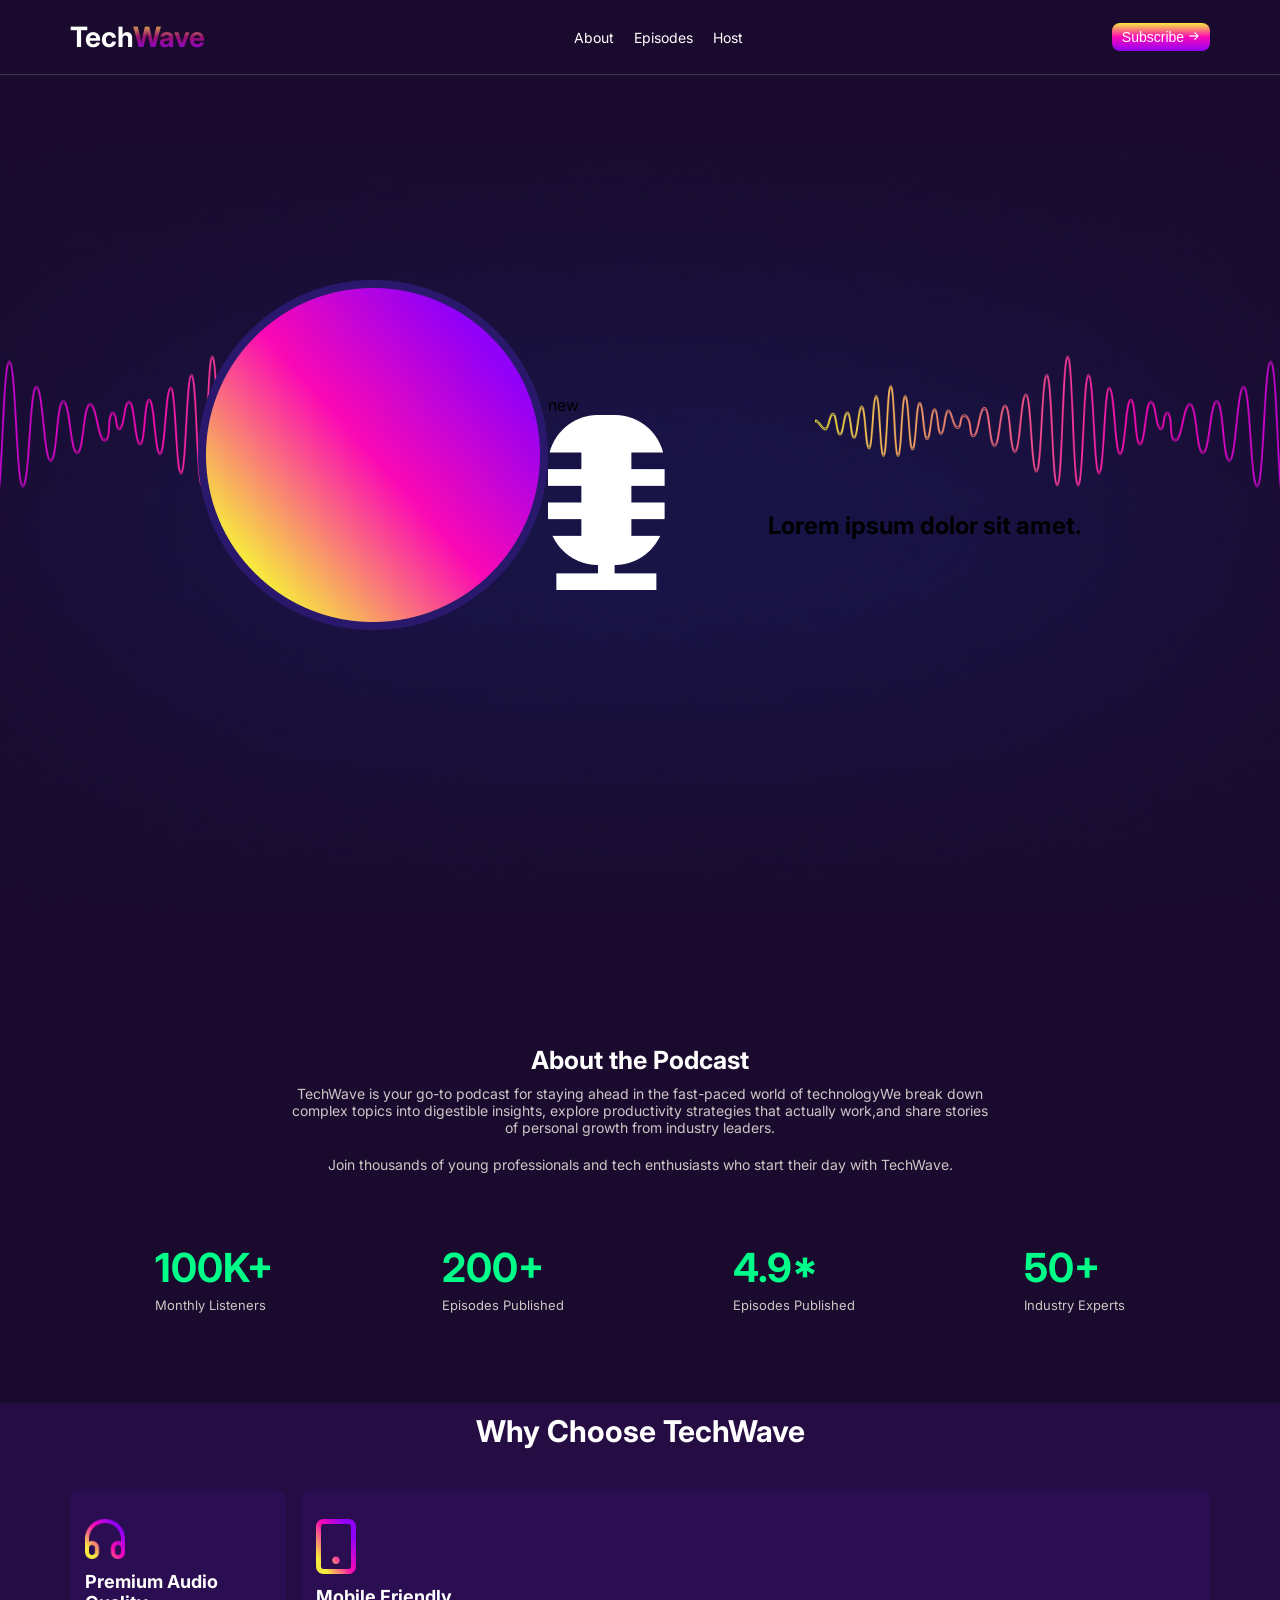
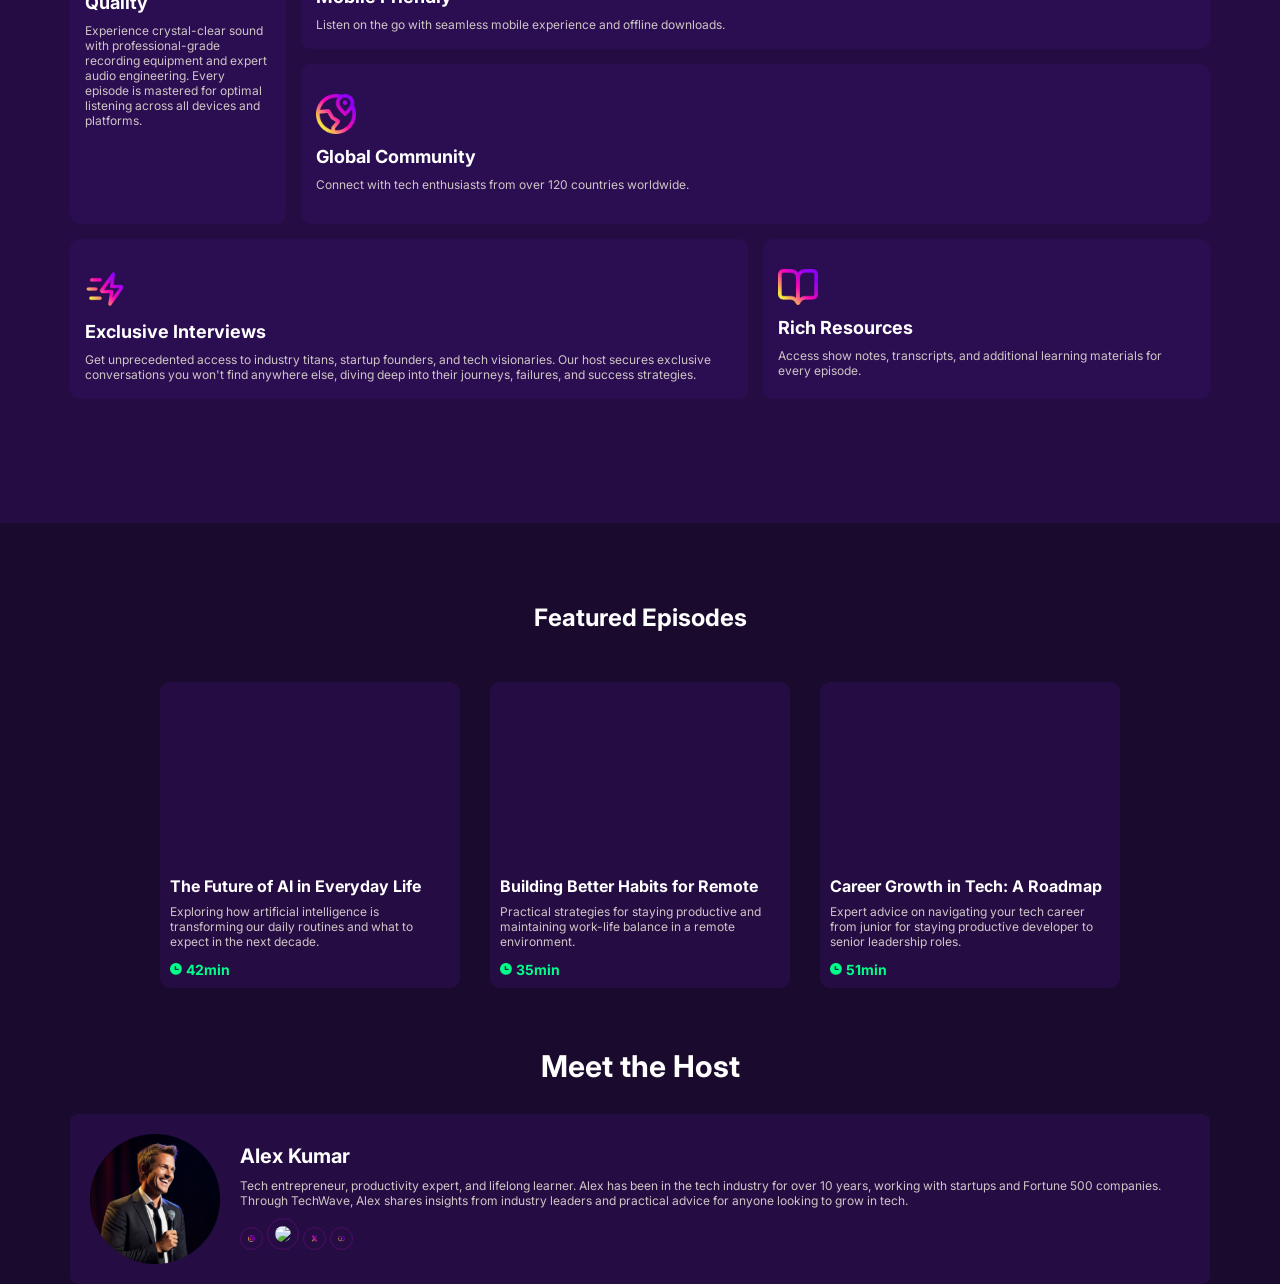
==== index.html @ f05e04b1 "complte host ection" ====
<!DOCTYPE html>
<html lang="en">
<head>
    <meta charset="UTF-8">
    <meta name="viewport" content="width=device-width, initial-scale=1.0">
    <title>Assignment 02</title>
    <link rel="stylesheet" href="style.css">
     <link rel="stylesheet" href="./responsive.css">
    <!-- Font -->
<link rel="preconnect" href="https://fonts.googleapis.com">
<link rel="preconnect" href="https://fonts.gstatic.com" crossorigin>
<link href="https://fonts.googleapis.com/css2?family=Inter:ital,opsz,wght@0,14..32,100..900;1,14..32,100..900&display=swap" rel="stylesheet">
</head>
<body>
    <!-- Header Section -->
    <header>
        <nav class="masterwid">
            <h1>Tech<span class="colorful">Wave</span></h1>
            <div>
                <ul>
                    <li><a href="">About</a></li>
                    <li><a href="">Episodes</a></li>
                    <li><a href="">Host</a></li>
                </ul>
            </div>
            <button class="btn">Subscribe <img class="arrow-img" src="./images/ArrowRight.png" ></button>
            <img class="humberger" src="./images/three.png">
        </nav>
    </header>
    <!-- Hero Section -->
<main>
     <section class="hero-main-section" >
   <div class="hero-circle" > </div>
     <div class="wrpper"> 
        <div class="badge">new</div>
       <div class="micc"> <img src="./images/microphone.png"></div> 
  </div> 
 <h1>Lorem ipsum dolor sit amet.</h1> 
  
 </section> 
    <!-- Podcast Section -->
    <section class="podcast-section masterwid"> 
   <div class="podcast-up">
    <h1>About the Podcast</h1>
    <p class="p-middle">TechWave is your go-to podcast for staying ahead in the fast-paced world of technologyWe break down complex topics into digestible insights, explore productivity strategies that actually work,and share stories of personal growth from industry leaders.</p>
    <p>Join thousands of young professionals and tech enthusiasts who start their day with TechWave.</p>
    </div>
    <div class="view-card-main">
      <div class="view-card">
          <h1>100K+</h1>
          <p>Monthly Listeners</p>
      </div>
      <div class="view-card">
          <h1>200+</h1>
          <p>Episodes Published</p>
      </div>
      <div class="view-card">
          <h1>4.9*</h1>
          <p>Episodes Published</p>
      </div>
      <div class="view-card">
          <h1>50+</h1>
          <p>Industry Experts</p>
      </div>
    </div>
   </section>  
    <!-- Chooss TechWave  -->
    <section class="techwave-main">
       <div class="techwave-choss-sec masterwid">
         <h1>Why Choose TechWave</h1>
        <div class="techwave-card">
            <div class="card frist">
                <img src="./images/headphone.png">
                <h2>Premium Audio Quality</h2>
                <p>Experience crystal-clear sound with professional-grade recording equipment and expert audio engineering. Every episode is mastered for optimal listening across all devices and platforms.</p>
            </div>
            <div class="card sec">
                <img src="./images/device.png">
                <h2>Mobile Friendly</h2>
                <p>Listen on the go with seamless mobile experience and offline downloads.</p>
            </div>
            <div class="card sec">
                <img src="./images/location.png">
                <h2>Global Community</h2>
                <p>Connect with tech enthusiasts from over 120 countries worldwide.</p>
            </div>
            <div class="card third">
                <img src="./images/zap-fast.png">
                <h2>Exclusive Interviews</h2>
                <p>Get unprecedented access to industry titans, startup founders, and tech visionaries. Our host secures exclusive conversations you won't find anywhere else, diving deep into their journeys, failures, and success strategies.</p>
            </div>
            <div class="card fourth">
                <img src="./images/resource.png">
                <h2>Rich Resources</h2>
                <p>Access show notes, transcripts, and additional learning materials for every episode.</p>
            </div>
        </div>
        </div>
    </section> 
    <!-- Episodes Section -->
    <Section class="episodes-main masterwid">
        <h1 class="edpisodes-title">Featured Episodes</h1>
        <div class="episodes-card-main">

            <div class="episodes-card">
                <iframe width="300" height="180" src="https://www.youtube.com/embed/MPXXmeW7dHI?si=rxHoOm3saa7FdWcX" title="YouTube video player" frameborder="0" allow="accelerometer; autoplay; clipboard-write; encrypted-media; gyroscope; picture-in-picture; web-share" referrerpolicy="strict-origin-when-cross-origin" allowfullscreen></iframe>
               <div class="card-content">
                 <h3>The Future of AI in Everyday Life</h3>
                <p>Exploring how artificial intelligence is transforming our daily routines and what to expect in the next decade.</p>
                <h4><img src="./images/clock.png">42min</h4>
               </div>
            </div>
                        <div class="episodes-card">
               <iframe width="300" height="180" src="https://www.youtube.com/embed/DU9D3CVtZxg?si=2V9v7htRsOjeersT" title="YouTube video player" frameborder="0" allow="accelerometer; autoplay; clipboard-write; encrypted-media; gyroscope; picture-in-picture; web-share" referrerpolicy="strict-origin-when-cross-origin" allowfullscreen></iframe>
               <div class="card-content">
                 <h3>Building Better Habits for Remote </h3>
                <p>Practical strategies for staying productive and maintaining work-life balance in a remote environment.</p>
                <h4><img src="./images/clock.png">35min</h4>
               </div>
            </div>
            <div class="episodes-card">
                <iframe width="300" height="180" src="https://www.youtube.com/embed/-vndDfF3Iho?si=KmFU-UKE5Q1UP2Yg" title="YouTube video player" frameborder="0" allow="accelerometer; autoplay; clipboard-write; encrypted-media; gyroscope; picture-in-picture; web-share" referrerpolicy="strict-origin-when-cross-origin" allowfullscreen></iframe>
               <div class="card-content">
                 <h3>Career Growth in Tech: A Roadmap</h3>
                <p>Expert advice on navigating your tech career from junior for staying productive developer to senior leadership roles.</p>
                <h4><img src="./images/clock.png">51min</h4>
               </div>
            </div>
        </div>
    </Section> 
<!-- Meet the Host Section -->
 <section class="host-section-main masterwid">
  <h1 class="host-title">Meet the Host</h1>
  <div class="host-card">
    <img src="./images/host.png">
    <div class="host-bio">
        <h2>Alex Kumar</h2>
        <p>Tech entrepreneur, productivity expert, and lifelong learner. Alex has been in the tech industry for over 10 years, working with startups and Fortune 500 companies. Through TechWave, Alex shares insights from industry leaders and practical advice for anyone looking to grow in tech.</p>
        <div class="icons">
            <img src="./images/instagram.png" >
            <img src="./images/linkedin.png" >
            <img src="./images/x.png" >
            <img src="./images/youtube.png" >
        </div>
    </div>
  </div>

 </section>
</main>
</body>
</html>
---- style.css ----
*{
 margin: 0;
 padding: 0;
 list-style: none;
 box-sizing: border-box;
}
body{
      font-family: "Inter", sans-serif;
      background-color: #1a0b2e;
}

/* Shared Style */
.btn{
    background-image: linear-gradient( #f7e93f, #FB09B4, #9100F8);
    color: white;
    padding: 6px 10px;
    border-radius: 8px;
    border: none;
    font-size: 14px;
}
.masterwid{
    max-width: 1140px;
    margin: 0 auto;
    
}

/* Header Style */
header{
    padding: 20px 0;
    border-bottom: 1px solid rgba(101, 99, 99, 0.493);
}
.arrow-img{
    width: 12px;
}
nav h1 {
    font-size: 28px;
    color: white;
}
nav .colorful{
   background-image: linear-gradient( #f7e93f, #96116e, #9100F8);
    color: transparent;
    background-clip: text;
}
nav ul {
    display: flex;
    gap: 20px;
    justify-content: center;
    align-items: center;
}
nav ul li a {
    text-decoration: none;
    color:#ffffff;
    font-size: 14px;
}
nav{
    display: flex;
    justify-content: space-between;
    align-items: center;
}
.humberger{
 display: none;
}
/* Hero section Styling */

.hero-main-section{
    height: 100vh;
    background-image: url(./images/hero-bg.png);
    background-position: center;
    background-repeat: no-repeat;
    display: flex;
    align-items: center;
    justify-content: center;
}
.hero-circle{
    width: 350px;
    height: 350px;
    background-image: url(./images/hero-circle.png);
    margin-bottom: 140px;
    position: relative;
}
.wrpper{
     position: relative;
    margin-bottom: 20px;
}
.micc{
     width: 220px;
    height: 220px;
    justify-content: center;
    align-items: center;
    position: relative;
}

/* Podcast Style */
.podcast-up{
    text-align: center;
    width: 700px;
    margin: 70px auto;
}
.podcast-up h1{
    color:#ffffff;
    font-size: 25px;
}
.podcast-up p {
    color: rgb(207, 197, 197);
    font-size: 14px;
}
.podcast-up .p-middle{
    margin: 10px 0 20px 0;
}  

.view-card h1{
    font-size: 40px;
    color:rgba(0, 255, 136, 1);
    margin-bottom: 5px;
}
.view-card p{
    font-size: 13px;
  color: rgb(207, 197, 197);
}
.view-card-main{
    margin-top: 50px;
    display: flex;
    justify-content: space-around;
}

/* Choose techwave Styling */
.techwave-main{
   background: rgba(53, 17, 101, 0.4);
  height: 720px;
}

.techwave-choss-sec h1{
    margin-top: 90px;
    text-align: center;
    font-size: 30px;
    color: white;
    margin-bottom: 30px;
    padding: 10px 0;
    
}
.card{
    background: rgba(53, 17, 101, 0.4);
    padding: 30px 15px;
    border-radius: 10px;
}
.card h2 {
    font-size: 18px;
    color: #ffffff;
    margin-top: 8px;
}
.card p {
    font-size: 12px;
    color: rgb(207, 197, 197);
    margin: 10px 0;
}
.card img {
    width: 40px;
}
.techwave-card{
    display: grid;
    grid-template-columns: repeat(5,1fr);
    grid-template-rows: repeat(6,160px);
    gap: 15px;
}
.frist{
    grid-column: 1 span;
    grid-row: 2 span;
}
.sec{
    grid-column:4 span;
}
.third{
    grid-column: 3 span;
}
.fourth{
    grid-column: 2 span;
}

/* Episodes Styling */
.episodes-card-main{
    display: flex;
    gap: 30px;
   justify-content: center;
}
.edpisodes-title{
  margin: 80px 0 20px 0;
  text-align: center;
  color: #ffffff;
}

.episodes-card{
    width: 300px;
    height: 100%;
     background: rgba(53, 17, 101, 0.4);
     border-radius: 10px;
     margin: 30px 0;
     box-sizing: border-box;
}
.episodes-card h3{
    font-size: 16px;
    color: #ffffff;
}
.episodes-card p{
    font-size: 12px;
     color: rgb(207, 197, 197);
     margin: 8px 0;
    
}
.episodes-card iframe {
    border-top-left-radius: 6px;
    border-top-right-radius: 6px;
}
.card-content{
    padding: 10px;    
}
.card-content img{
    width: 12px;
     margin-right: 4px;
     margin-top: 6px;
}
.card-content h4{
    color:rgba(0, 255, 136, 1);
    font-size: 14px;
   
}
/*  Meet the Host Section  */

.host-title{
    text-align: center;
    font-size: 30px;
    color: #ffffff;
    margin: 30px 0;
}
.host-card{
   background: rgba(53, 17, 101, 0.4);
   display: flex;
   align-items: center;
   justify-content: center;
   gap: 20px;
   padding: 20px ;
   border-radius: 8px;
}
.host-card>img {
    width: 130px;
}
.host-bio h2{
    font-size: 20px;
    color: #ffffff;
}
.host-bio p{
    font-size: 12px;
     color: rgb(207, 197, 197);
     margin: 10px 0;
}
.icons img {
    
    width: 23px;
    border: 1px solid  rgba(156, 13, 158, 0.342); 
    padding: 7px;
    border-radius: 20px;
    object-fit: cover;
    
}
---- responsive.css ----
@media screen and (max-width:576px) {
    nav{
        padding: 0 7px;
    }
  .btn{
    display: none;
  }  
  nav ul{
    display: none;
  } 
  .humberger{
    display: block;
  }
  .hero-main-section{
    height:60vh;
    background-repeat: no-repeat;
    background-size:cover; 
         
}
.hero-circle img{
    width: 220px;
     top:10%;
    left:18%;
}
.mic-png img {
    width: 60px;
    position: absolute;
    top: 22%;
    margin-left: 73px;
    display: block;
}
.podcast-up{
    width:100%;
}
.view-card-main{
    flex-wrap: wrap;
    gap: 20px;
}
.techwave-card{
    grid-template-columns: repeat(1,1fr);
}
.frist{
    grid-row: 1 span;
    
}
.card{
    padding: 10px 20px;
    width: 100%;
}
.techwave-main{
  padding: 0 10px;
  height: 1000px;
}
.edpisodes-title{
  margin: 30px 0 20px 0;
  font-size: 25px;
}
.episodes-card{
    width:100%;
    height: 100%;
    margin: 10px 0;
}
.episodes-card-main{
   flex-direction: column;
    gap: 10px;
   justify-content: center;
}
}






@media screen and (min-width:576px) and (max-width:768px) {
     nav{
        padding: 0 7px;
    }
    .techwave-card{
    grid-template-columns: repeat(1,1fr);
}
.frist{
    grid-row: 1 span;
    
}
.card{
    padding: 10px 20px;
}
.techwave-main{
  padding: 0 10px;
   height: 1000px;
}
}
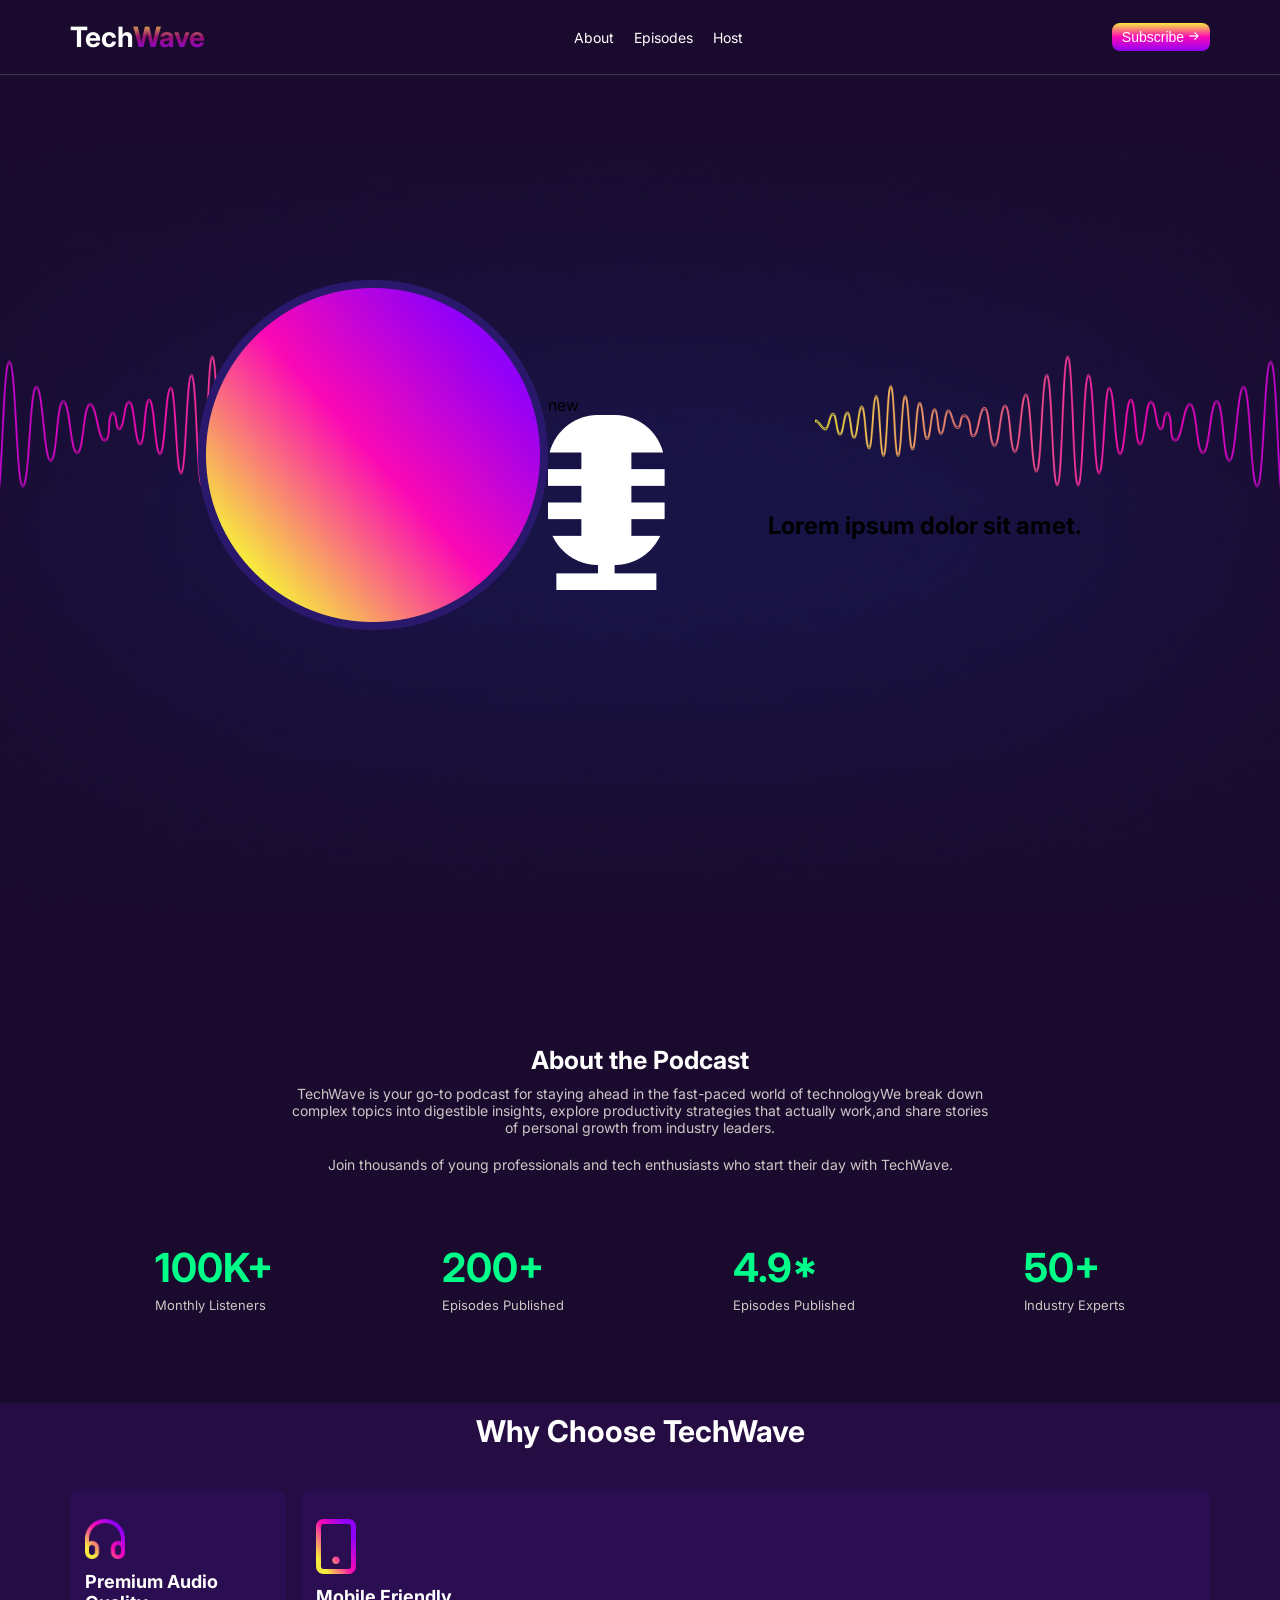
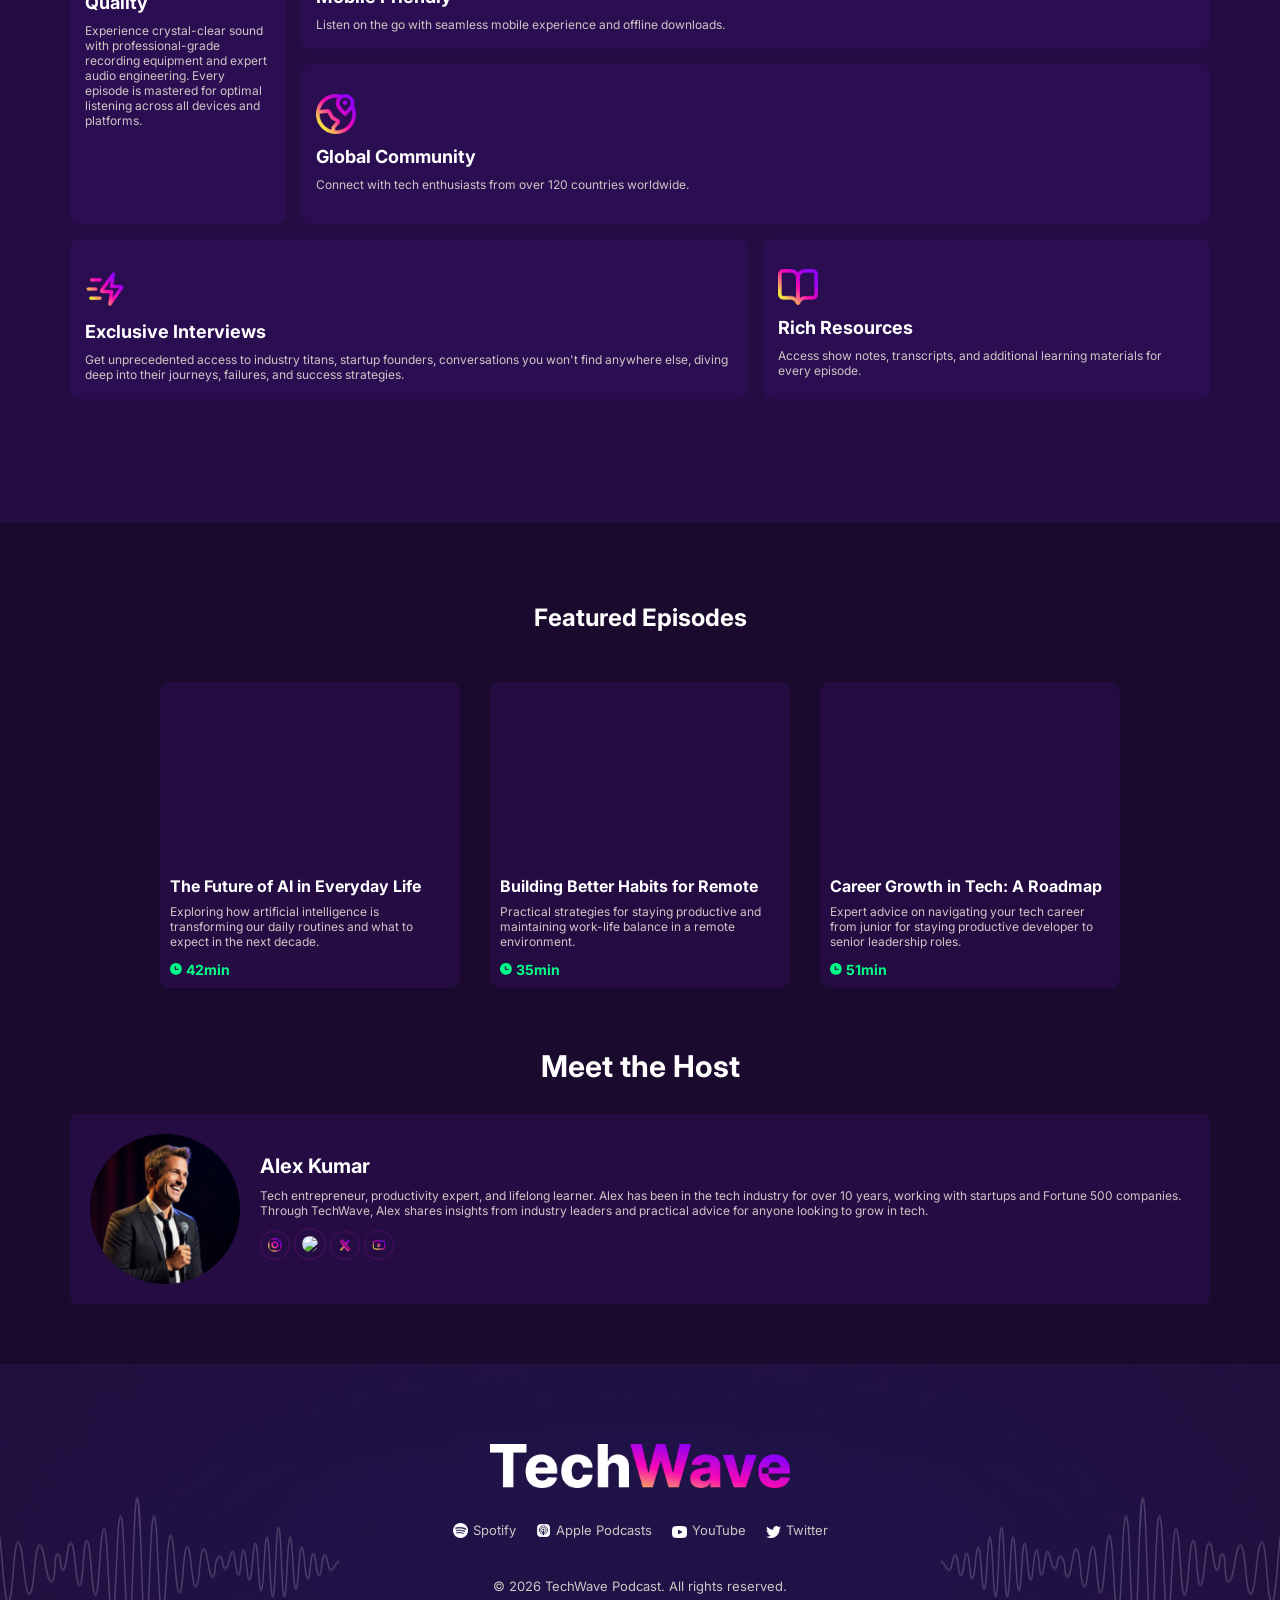
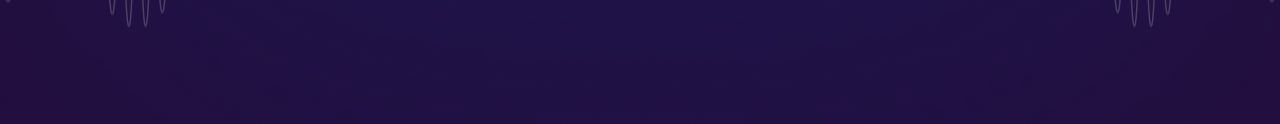
==== commit a9ba7aa9: "completed footer" ====
--- a/index.html
+++ b/index.html
@@ -87,7 +87,7 @@
             <div class="card third">
                 <img src="./images/zap-fast.png">
                 <h2>Exclusive Interviews</h2>
-                <p>Get unprecedented access to industry titans, startup founders, and tech visionaries. Our host secures exclusive conversations you won't find anywhere else, diving deep into their journeys, failures, and success strategies.</p>
+                <p>Get unprecedented access to industry titans, startup founders,  conversations you won't find anywhere else, diving deep into their journeys, failures, and success strategies.</p>
             </div>
             <div class="card fourth">
                 <img src="./images/resource.png">
@@ -147,5 +147,18 @@
 
  </section>
 </main>
+<!-- Footer Section -->
+ <footer class="footer-main">
+  <div class="footer-content masterwid ">
+    <img src="./images/TechWave.png" >
+    <div class="footer-social">
+        <p> <img src="./images/spotify.png">Spotify</p>
+        <p> <img src="./images/cib_apple-podcasts.png">Apple Podcasts</p>
+        <p> <img src="./images/youtube-podcast.png">YouTube</p>
+        <p> <img src="./images/twitter.png">Twitter</p>
+    </div>
+    <p class="copyright">© 2026 TechWave Podcast. All rights reserved.</p>
+  </div>
+ </footer>
 </body>
 </html>
--- a/style.css
+++ b/style.css
@@ -241,7 +241,7 @@
    border-radius: 8px;
 }
 .host-card>img {
-    width: 130px;
+    width: 150px;
 }
 .host-bio h2{
     font-size: 20px;
@@ -254,10 +254,47 @@
 }
 .icons img {
     
-    width: 23px;
+    width: 30px;
     border: 1px solid  rgba(156, 13, 158, 0.342); 
     padding: 7px;
     border-radius: 20px;
     object-fit: cover;
     
+}
+
+/* Footer Section */
+
+.footer-main{
+    height: 40vh;
+    background-image: url(./images/footer-bg.png);
+    background-position: center;
+   margin-top: 60px;
+}
+.footer-content{
+    text-align: center;
+    padding: 80px 0;
+}
+.footer-content>img{
+    width: 300px;
+}
+.footer-social{
+    margin-top: 30px;
+    display: flex;
+    align-items: center;
+    justify-content: center;
+    gap: 20px;
+}
+.footer-social img {
+    width: 15px;
+    margin-right: 5px;
+    margin-bottom: -3px;
+}
+.footer-social p{
+    font-size: 13px;
+    color: rgb(207, 197, 197);
+}
+.copyright{
+    margin-top: 40px;
+    font-size: 13px;
+    color: rgb(207, 197, 197);
 }
--- a/responsive.css
+++ b/responsive.css
@@ -48,22 +48,29 @@
     width: 100%;
 }
 .techwave-main{
-  padding: 0 10px;
+  padding:  10px;
   height: 1000px;
 }
 .edpisodes-title{
-  margin: 30px 0 20px 0;
+  margin: 70px 0 20px 0;
   font-size: 25px;
 }
 .episodes-card{
     width:100%;
-    height: 100%;
     margin: 10px 0;
+}
+.episodes-card iframe{
+    width: 100%;
 }
 .episodes-card-main{
    flex-direction: column;
     gap: 10px;
    justify-content: center;
+   padding: 0 10px ;
+}
+.host-card{
+   flex-direction: column;
+   text-align: center;
 }
 }
 
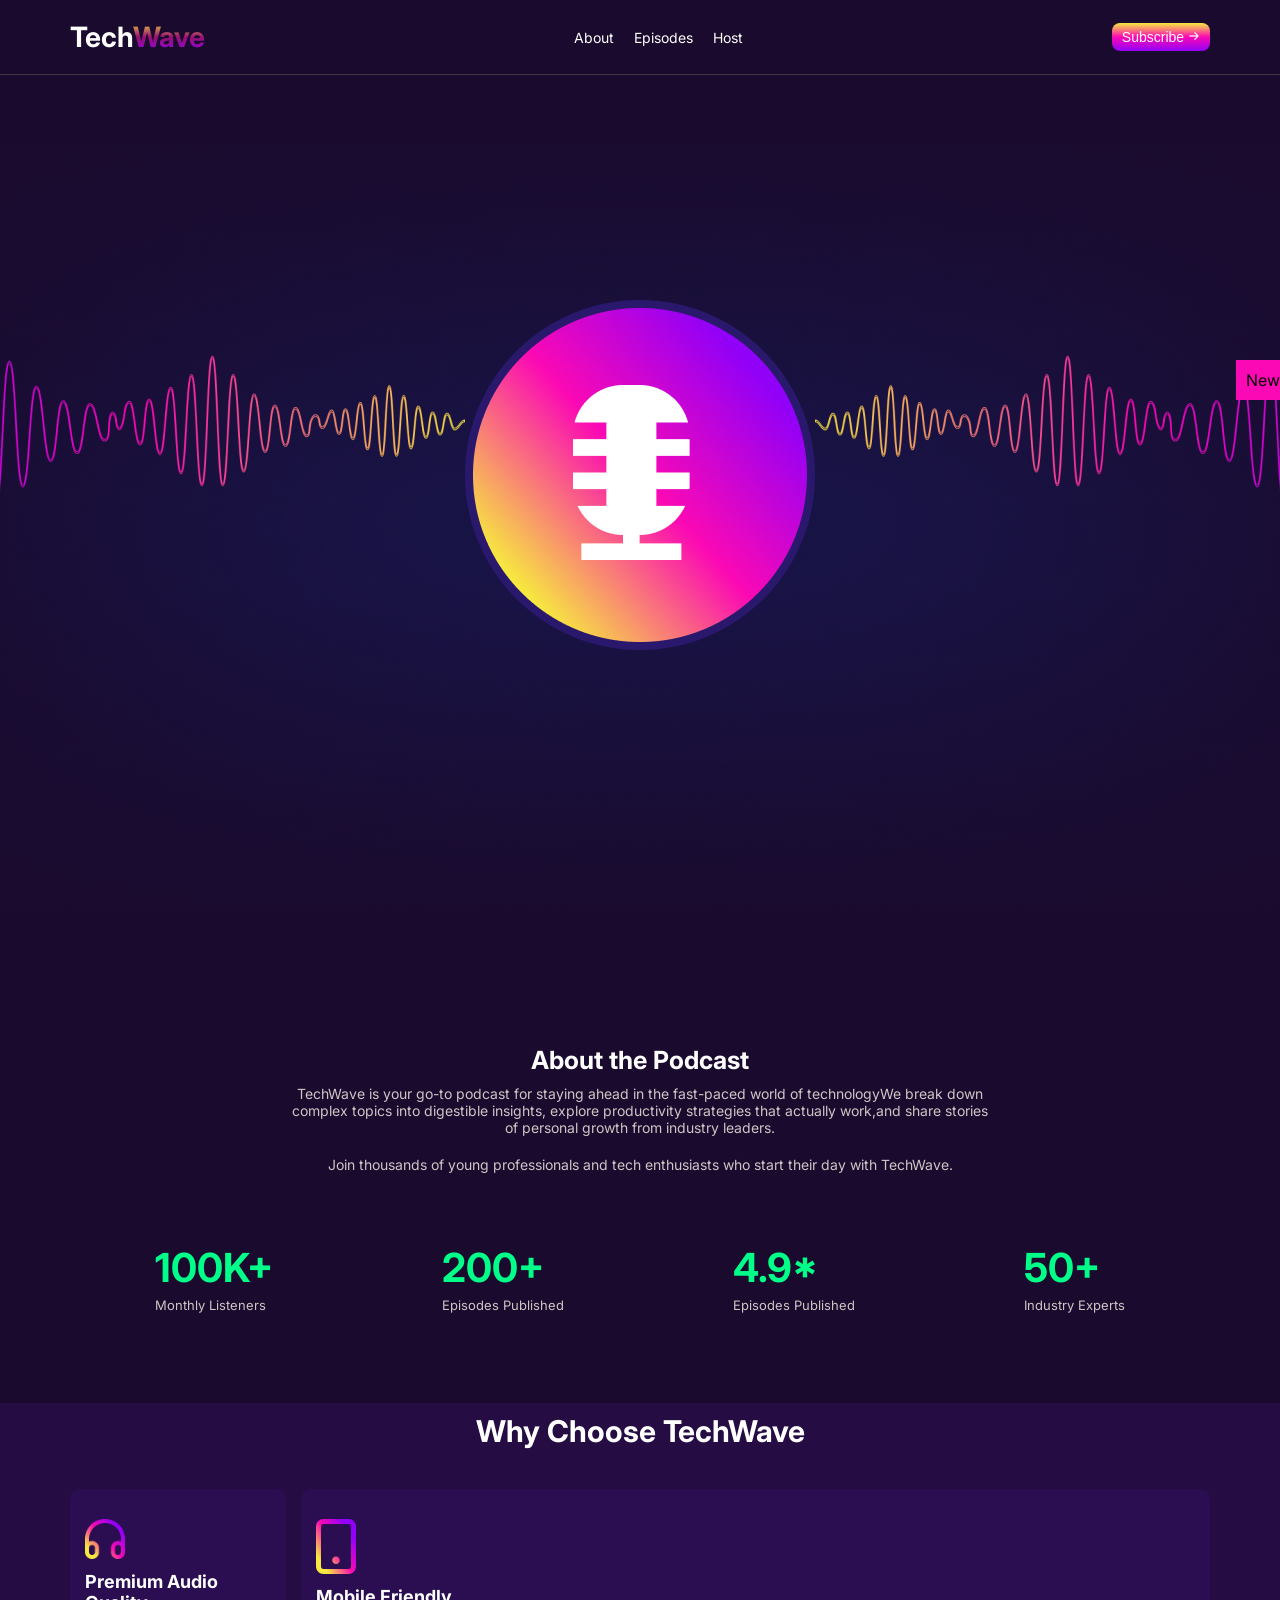
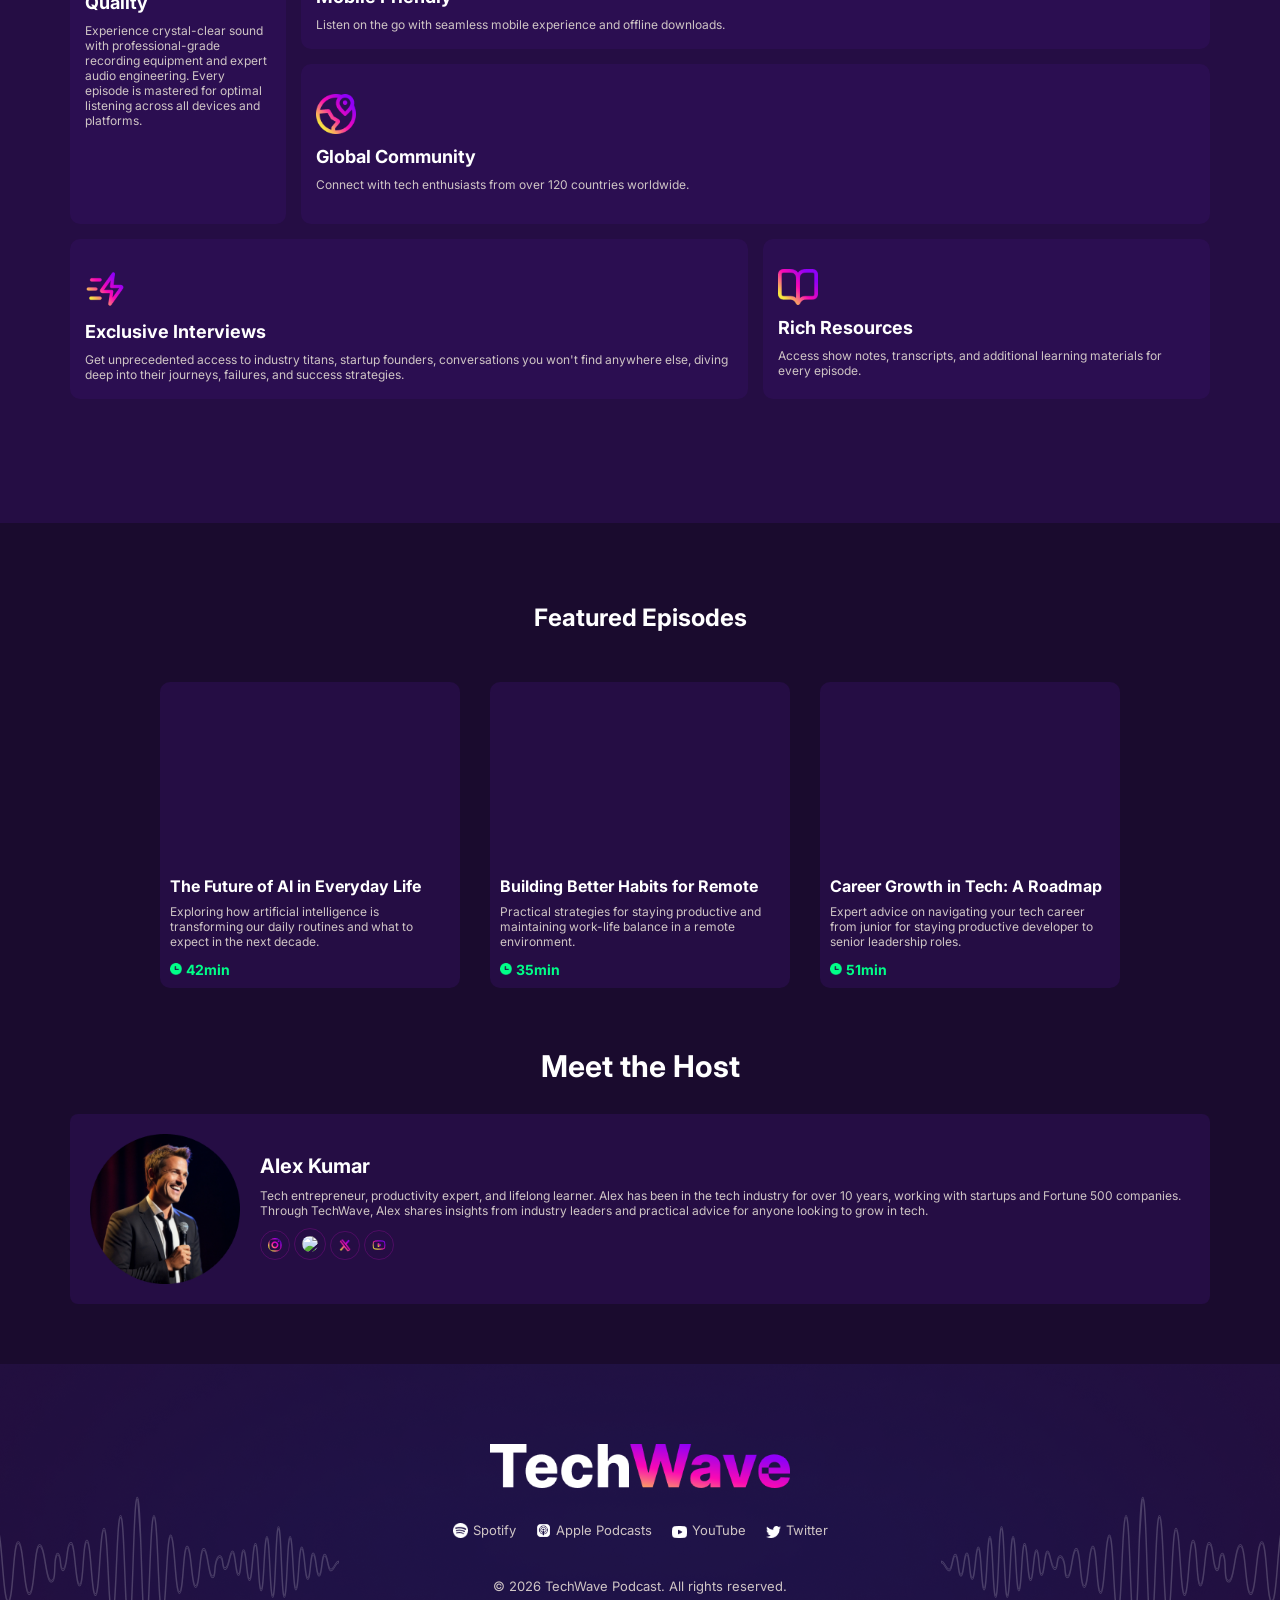
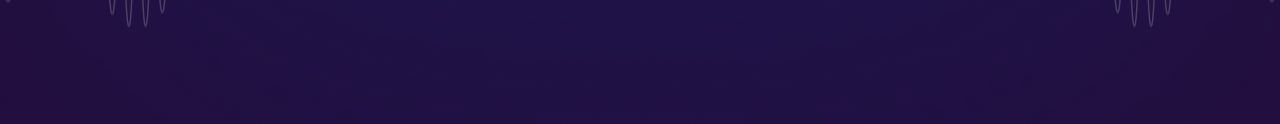
==== commit 0f5aeada: "complete without hero section" ====
--- a/index.html
+++ b/index.html
@@ -30,12 +30,15 @@
     <!-- Hero Section -->
 <main>
      <section class="hero-main-section" >
-   <div class="hero-circle" > </div>
-     <div class="wrpper"> 
-        <div class="badge">new</div>
-       <div class="micc"> <img src="./images/microphone.png"></div> 
-  </div> 
- <h1>Lorem ipsum dolor sit amet.</h1> 
+   <div class="hero-circle" >
+    <div class="circle-img"> 
+        <img class="mic-img" src="./images/microphone.png" >
+        
+    </div>
+    <div class="badeg">New</div>
+     </div>
+   
+
   
  </section> 
     <!-- Podcast Section -->
--- a/style.css
+++ b/style.css
@@ -17,6 +17,18 @@
     border-radius: 8px;
     border: none;
     font-size: 14px;
+    animation: pulse 1s infinite;
+}
+@keyframes pulse {
+  0% {
+    transform: scale(1);
+  }
+  50% {
+    transform: scale(1.05); 
+  }
+  100% {
+    transform: scale(1.); 
+  }
 }
 .masterwid{
     max-width: 1140px;
@@ -71,23 +83,27 @@
     align-items: center;
     justify-content: center;
 }
-.hero-circle{
-    width: 350px;
-    height: 350px;
-    background-image: url(./images/hero-circle.png);
-    margin-bottom: 140px;
+.circle-img{
+    width: 450px;
+    height: 100vh;
+   background-image: url(./images/hero-circle.png);
+    background-position: center;
+    background-repeat: no-repeat;
     position: relative;
-}
-.wrpper{
-     position: relative;
-    margin-bottom: 20px;
-}
-.micc{
-     width: 220px;
-    height: 220px;
-    justify-content: center;
-    align-items: center;
-    position: relative;
+    top: -50px;
+}
+.mic-img{
+  position: absolute;
+  top: 40%;
+ left:35% ;
+}
+.badeg{
+    background-color: #FB09B4;
+    padding: 10px;
+    display: inline;
+    position: absolute;
+    top: 40%;
+    right: -10px;
 }
 
 /* Podcast Style */
--- a/responsive.css
+++ b/responsive.css
@@ -31,6 +31,7 @@
 }
 .podcast-up{
     width:100%;
+    padding: 0 10px;
 }
 .view-card-main{
     flex-wrap: wrap;
@@ -49,14 +50,19 @@
 }
 .techwave-main{
   padding:  10px;
-  height: 1000px;
+  height: 900px;
+  
+}
+.techwave-main{
+  background: rgba(53, 17, 101, 0.049);
+  height: 720px;
 }
 .edpisodes-title{
-  margin: 70px 0 20px 0;
+  margin: 350px 0 20px 0;
   font-size: 25px;
 }
 .episodes-card{
-    width:100%;
+    width:90%;
     margin: 10px 0;
 }
 .episodes-card iframe{
@@ -66,11 +72,34 @@
    flex-direction: column;
     gap: 10px;
    justify-content: center;
+   align-items: center;
    padding: 0 10px ;
+   margin-top: 50px;
 }
 .host-card{
    flex-direction: column;
    text-align: center;
+}
+.host-section-main{
+    padding: 0 15px;
+}
+.footer-content>img{
+    width: 200px;
+}
+.footer-main{
+    height:100%;
+    background-image: url(./images/footer-bg.png);
+    background-size:cover;
+    margin-top: 60px;
+    padding: 30px;
+}
+.footer-social{
+    margin-top: 30px;
+    display: flex;
+   flex-wrap: wrap;
+    align-items: center;
+    justify-content: center;
+    gap: 30px;
 }
 }
 
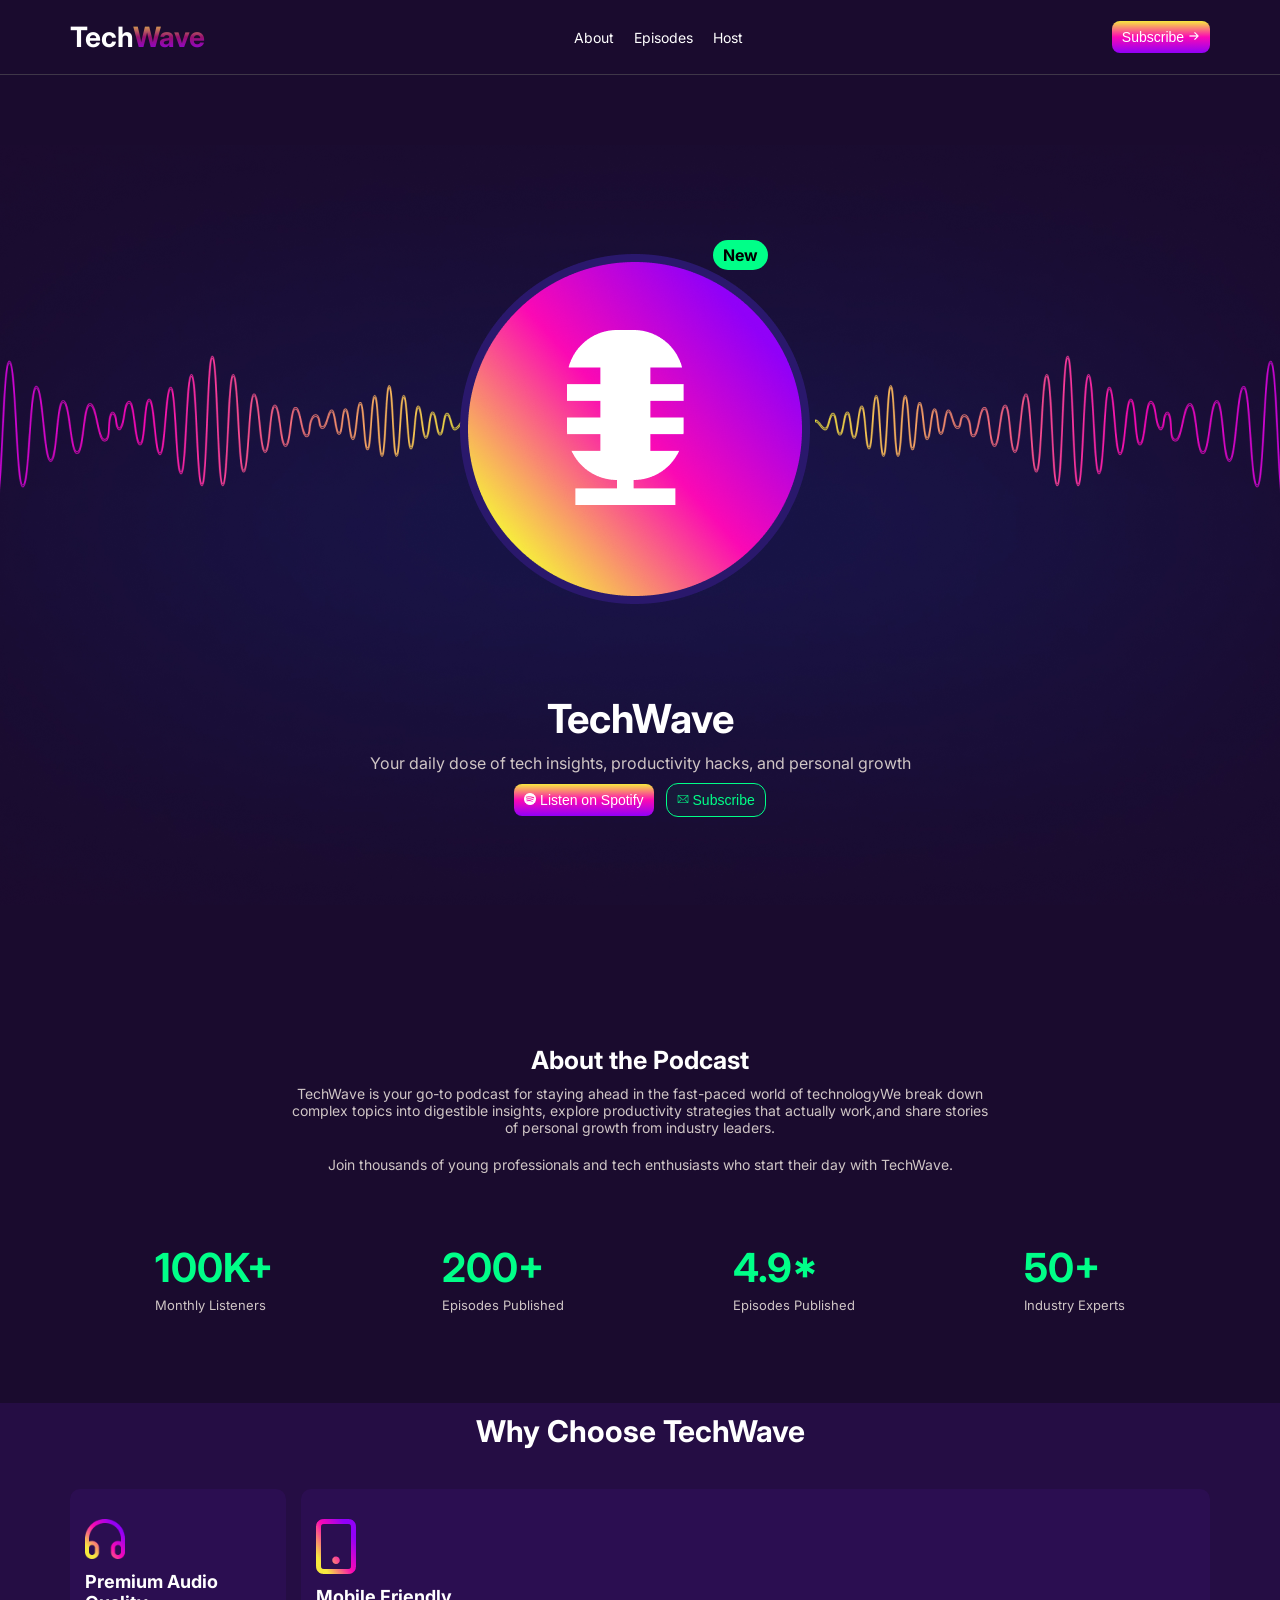
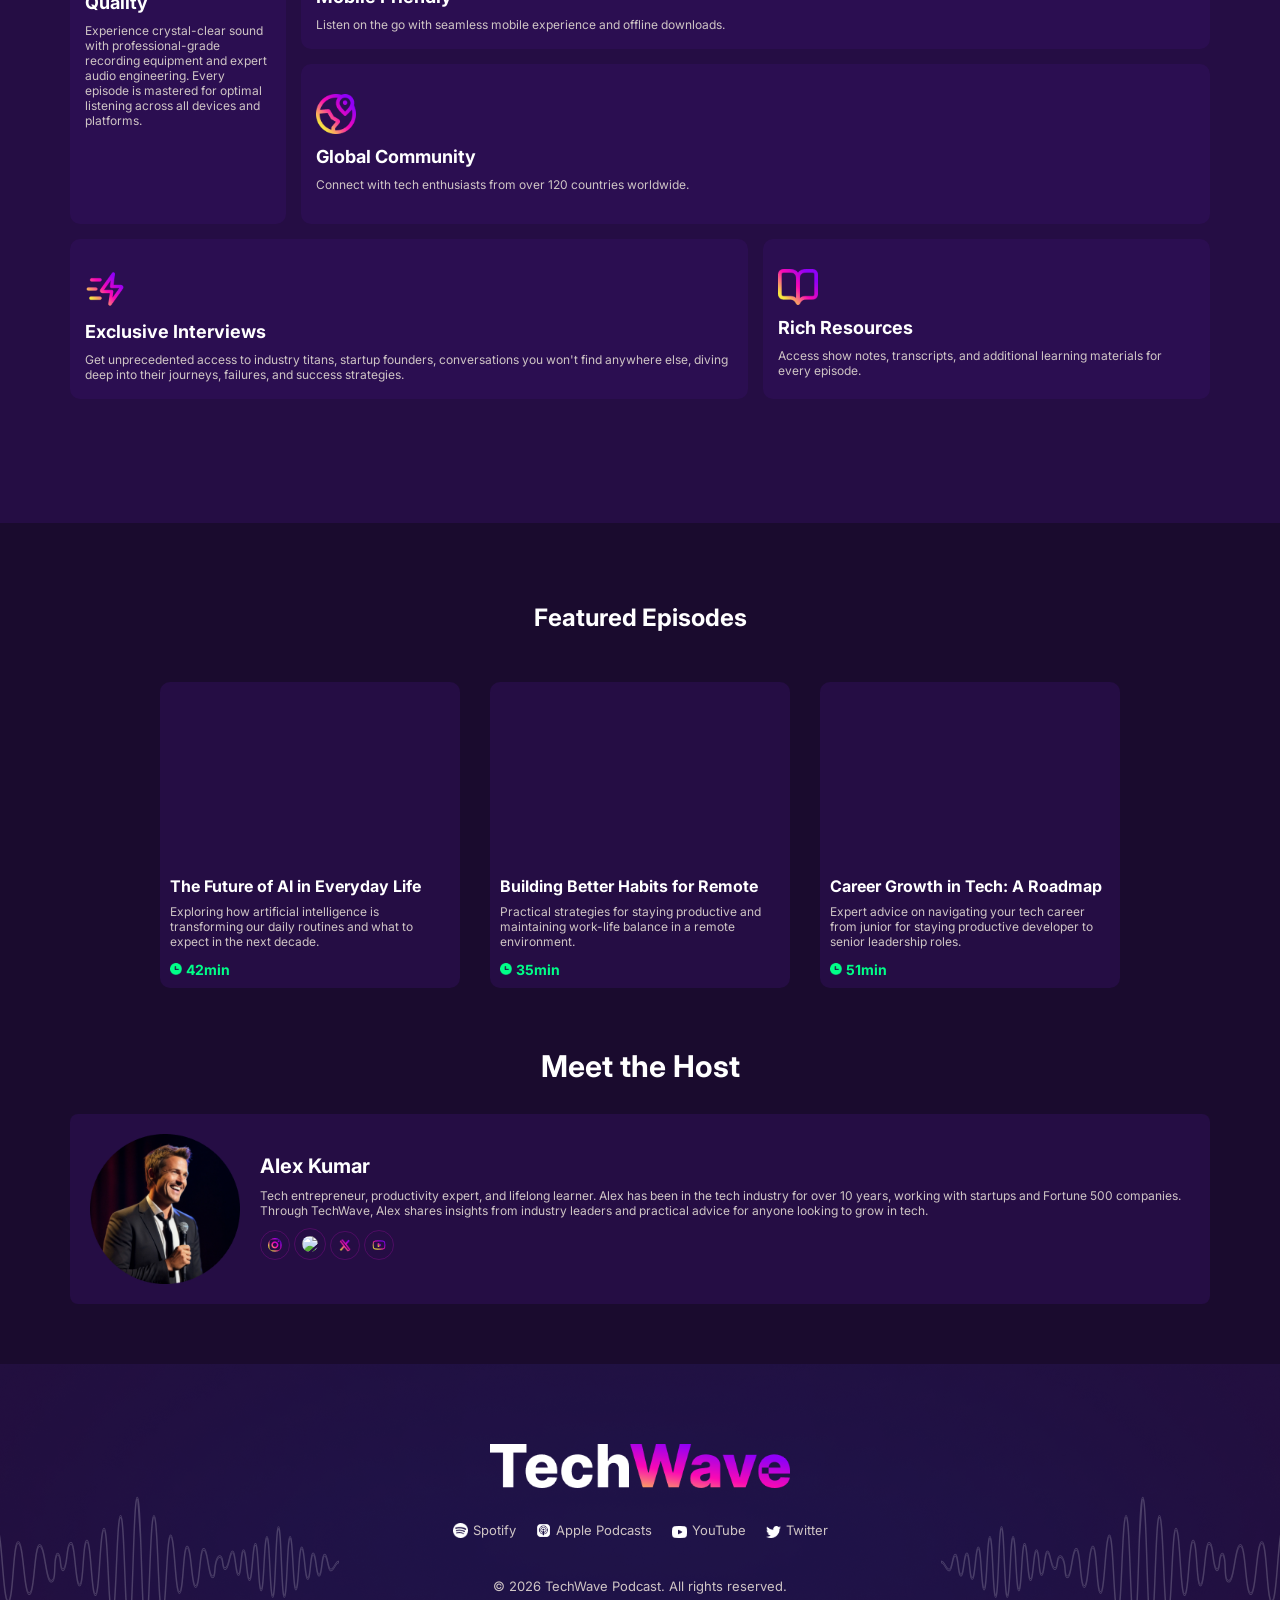
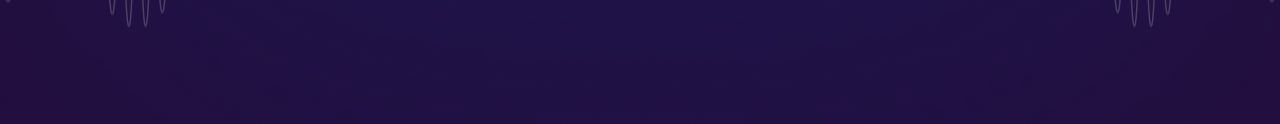
==== commit 54de0796: "last part" ====
--- a/index.html
+++ b/index.html
@@ -27,6 +27,7 @@
             <img class="humberger" src="./images/three.png">
         </nav>
     </header>
+   
     <!-- Hero Section -->
 <main>
      <section class="hero-main-section" >
@@ -36,11 +37,16 @@
         
     </div>
     <div class="badeg">New</div>
-     </div>
-   
+   <div class="hero-content">
+    <h1>TechWave</h1>
+    <p>Your daily dose of tech insights, productivity hacks, and personal growth</p>
+    <button class="btn"> <img src="./images/spotify.png" > Listen on Spotify</button>
+    <button class="transparent-btn"> <img src="./images/email.png" >  Subscribe</button>
+   </div>
 
   
  </section> 
+
     <!-- Podcast Section -->
     <section class="podcast-section masterwid"> 
    <div class="podcast-up">
--- a/style.css
+++ b/style.css
@@ -13,7 +13,7 @@
 .btn{
     background-image: linear-gradient( #f7e93f, #FB09B4, #9100F8);
     color: white;
-    padding: 6px 10px;
+    padding: 8px 10px;
     border-radius: 8px;
     border: none;
     font-size: 14px;
@@ -80,30 +80,59 @@
     background-position: center;
     background-repeat: no-repeat;
     display: flex;
+    flex-direction: column;
     align-items: center;
     justify-content: center;
 }
 .circle-img{
     width: 450px;
-    height: 100vh;
+    height: 50vh;
    background-image: url(./images/hero-circle.png);
     background-position: center;
     background-repeat: no-repeat;
     position: relative;
-    top: -50px;
+    top:-30px;
+    left: 40px;
 }
 .mic-img{
   position: absolute;
-  top: 40%;
+  top: 28%;
  left:35% ;
 }
 .badeg{
-    background-color: #FB09B4;
-    padding: 10px;
-    display: inline;
     position: absolute;
-    top: 40%;
-    right: -10px;
+    top: 240px;
+    right: 40%;
+    background: #00FF88;
+    padding: 5px 10px;
+    border-radius: 20px; 
+    font-weight: bold;
+}
+.hero-content{
+    text-align: center;
+}
+.hero-content h1 {
+    color: white;
+    font-size: 40px;
+    margin: 10px 0;
+}
+.hero-content p{
+    color: rgb(207, 197, 197);
+    margin-bottom: 10px;
+}
+.transparent-btn{
+    background-color: #00ff880c;
+    padding: 8px 10px;
+    border-radius: 12px;
+    border: 1px solid #00FF88;
+    font-size: 14px;
+    color: #00FF88;
+    animation: pulse 1s infinite;
+    margin-left: 8px;
+}
+.hero-content img{
+    width: 12px;
+   
 }
 
 /* Podcast Style */
--- a/responsive.css
+++ b/responsive.css
@@ -11,24 +11,32 @@
   .humberger{
     display: block;
   }
-  .hero-main-section{
-    height:60vh;
+
+.hero-main-section{
+    height: 50vh;
+    background-image: url(./images/hero-bg.png);
+    background-position: center;
     background-repeat: no-repeat;
-    background-size:cover; 
-         
+   background-size: contain;
 }
-.hero-circle img{
-    width: 220px;
-     top:10%;
-    left:18%;
+ .circle-img{
+    width: 250px;
+    height: 50vh;
+    background-size: 230px;
+    top: 15px;
+    left: 50px;
+    
+   
+} 
+.mic-img {
+  width: 55px;
+} 
+.badeg{
+    right: 20%;
+    top: 180px;
 }
-.mic-png img {
-    width: 60px;
-    position: absolute;
-    top: 22%;
-    margin-left: 73px;
-    display: block;
-}
+
+
 .podcast-up{
     width:100%;
     padding: 0 10px;
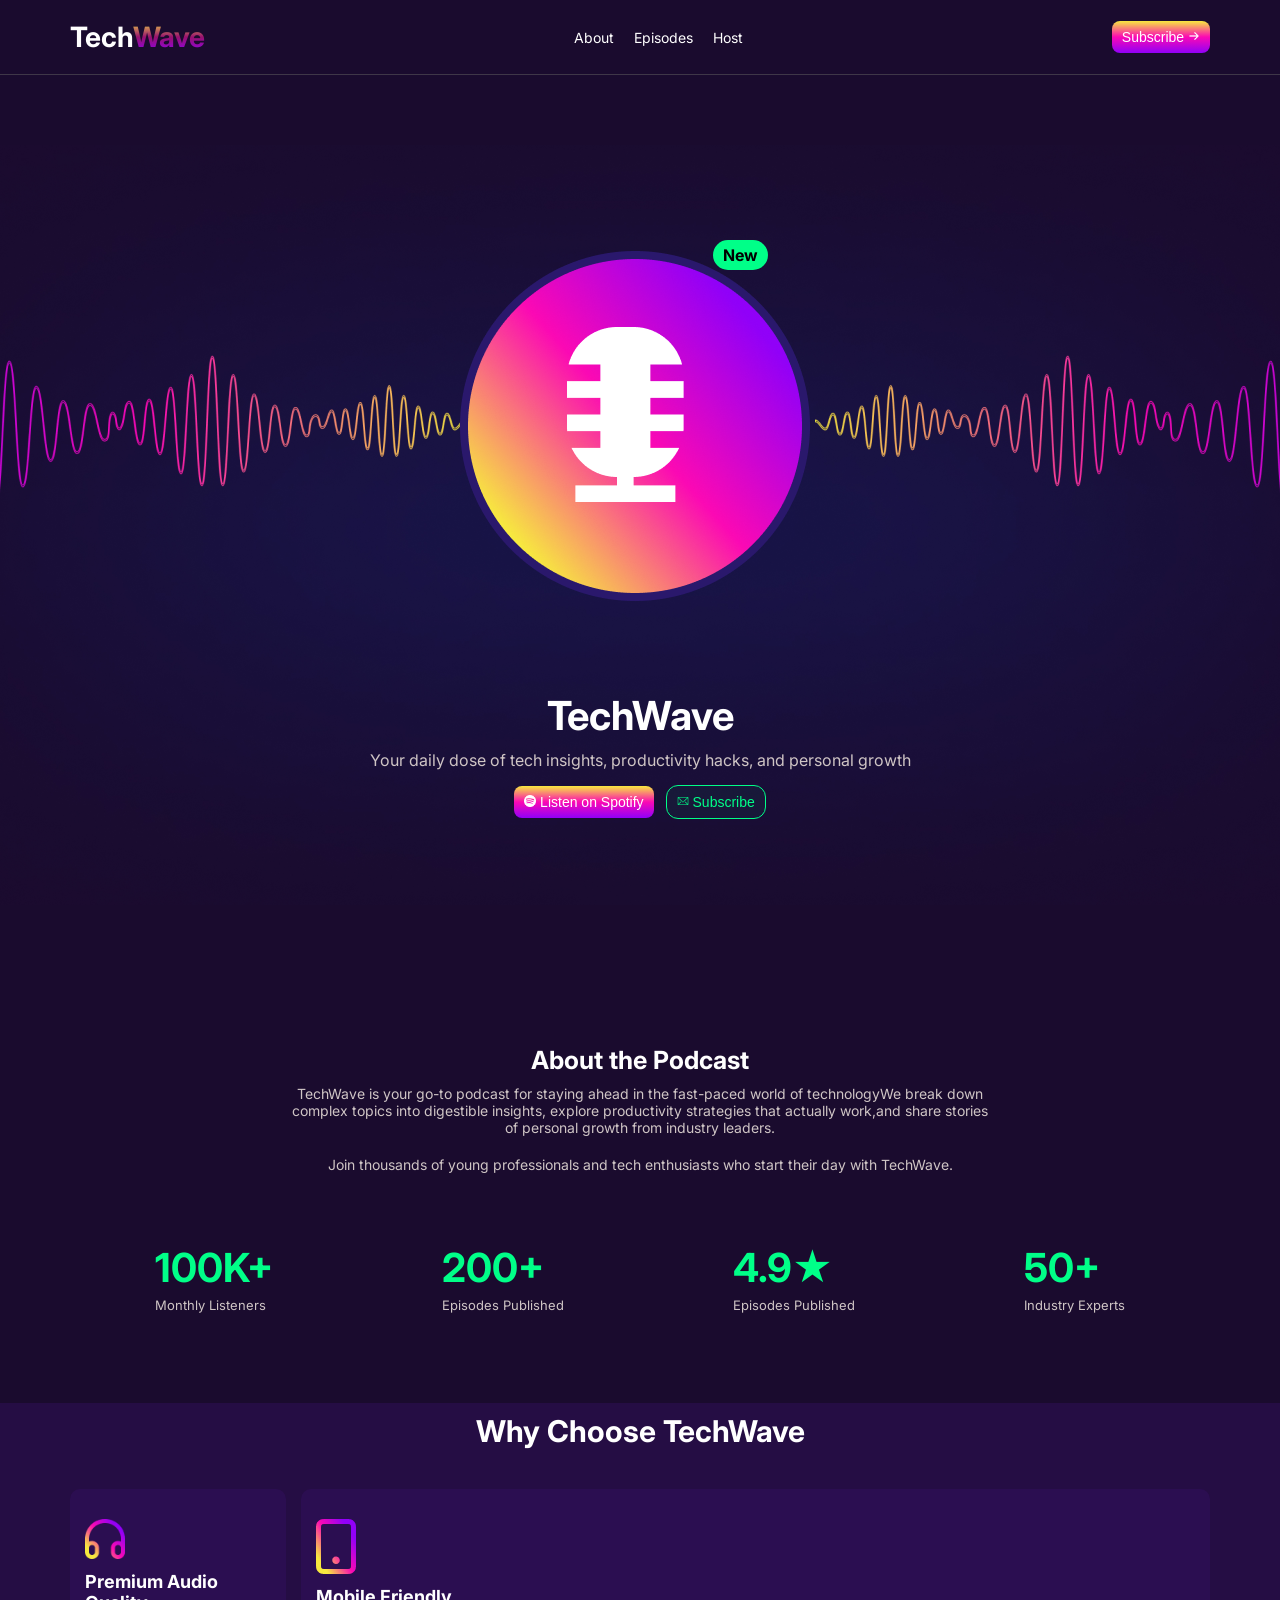
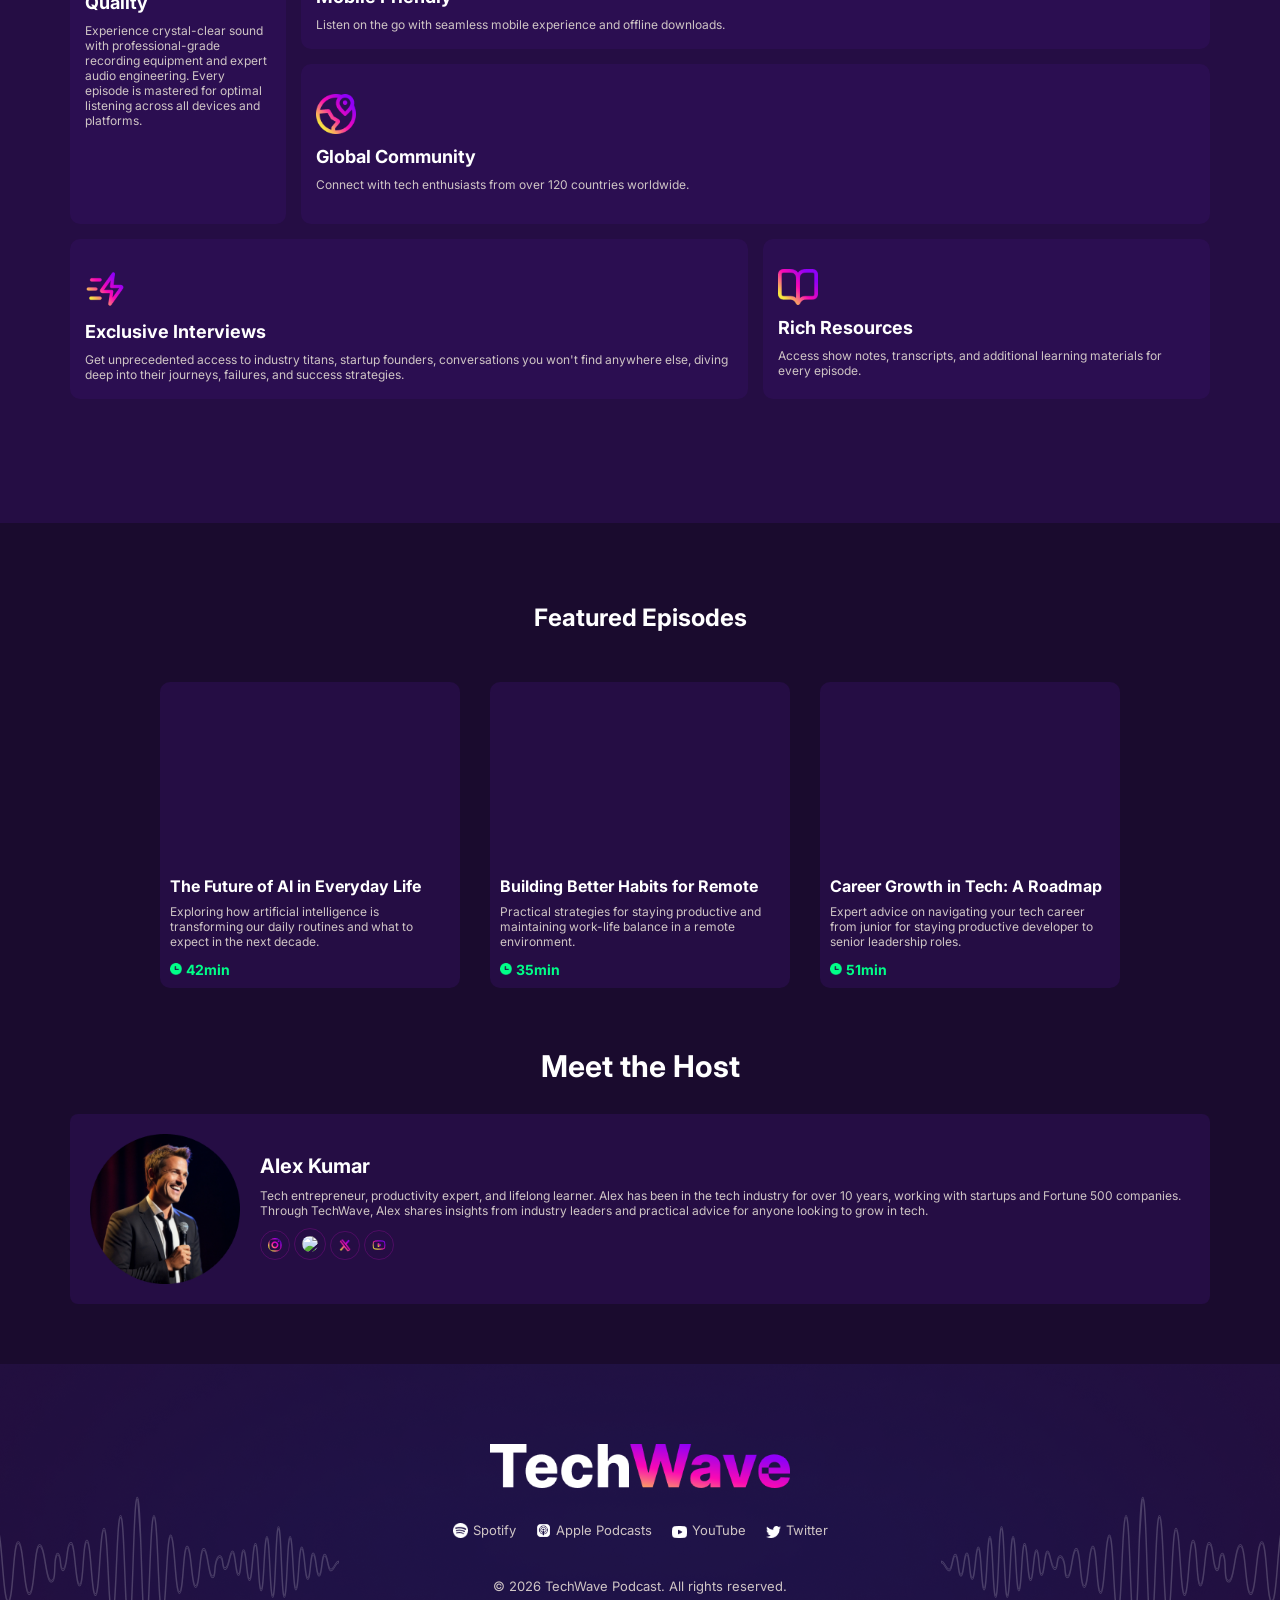
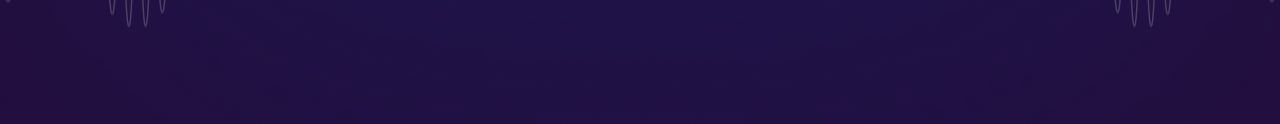
==== commit 534d7992: "completed project" ====
--- a/index.html
+++ b/index.html
@@ -40,7 +40,7 @@
    <div class="hero-content">
     <h1>TechWave</h1>
     <p>Your daily dose of tech insights, productivity hacks, and personal growth</p>
-    <button class="btn"> <img src="./images/spotify.png" > Listen on Spotify</button>
+    <button class="btn btttn"> <img src="./images/spotify.png" > Listen on Spotify</button>
     <button class="transparent-btn"> <img src="./images/email.png" >  Subscribe</button>
    </div>
 
@@ -64,7 +64,7 @@
           <p>Episodes Published</p>
       </div>
       <div class="view-card">
-          <h1>4.9*</h1>
+          <h1>4.9★</h1>
           <p>Episodes Published</p>
       </div>
       <div class="view-card">
--- a/style.css
+++ b/style.css
@@ -116,9 +116,10 @@
     font-size: 40px;
     margin: 10px 0;
 }
+
 .hero-content p{
     color: rgb(207, 197, 197);
-    margin-bottom: 10px;
+    margin-bottom: 15px;
 }
 .transparent-btn{
     background-color: #00ff880c;
--- a/responsive.css
+++ b/responsive.css
@@ -13,7 +13,7 @@
   }
 
 .hero-main-section{
-    height: 50vh;
+    height: 60vh;
     background-image: url(./images/hero-bg.png);
     background-position: center;
     background-repeat: no-repeat;
@@ -23,19 +23,26 @@
     width: 250px;
     height: 50vh;
     background-size: 230px;
-    top: 15px;
+    top: 30px;
     left: 50px;
     
    
 } 
 .mic-img {
   width: 55px;
+  top: 38%;
+  left:35% ;
 } 
 .badeg{
     right: 20%;
     top: 180px;
 }
-
+.hero-content{
+    margin-bottom: 30px;
+}
+.btttn{
+    display: inline-block;
+}
 
 .podcast-up{
     width:100%;
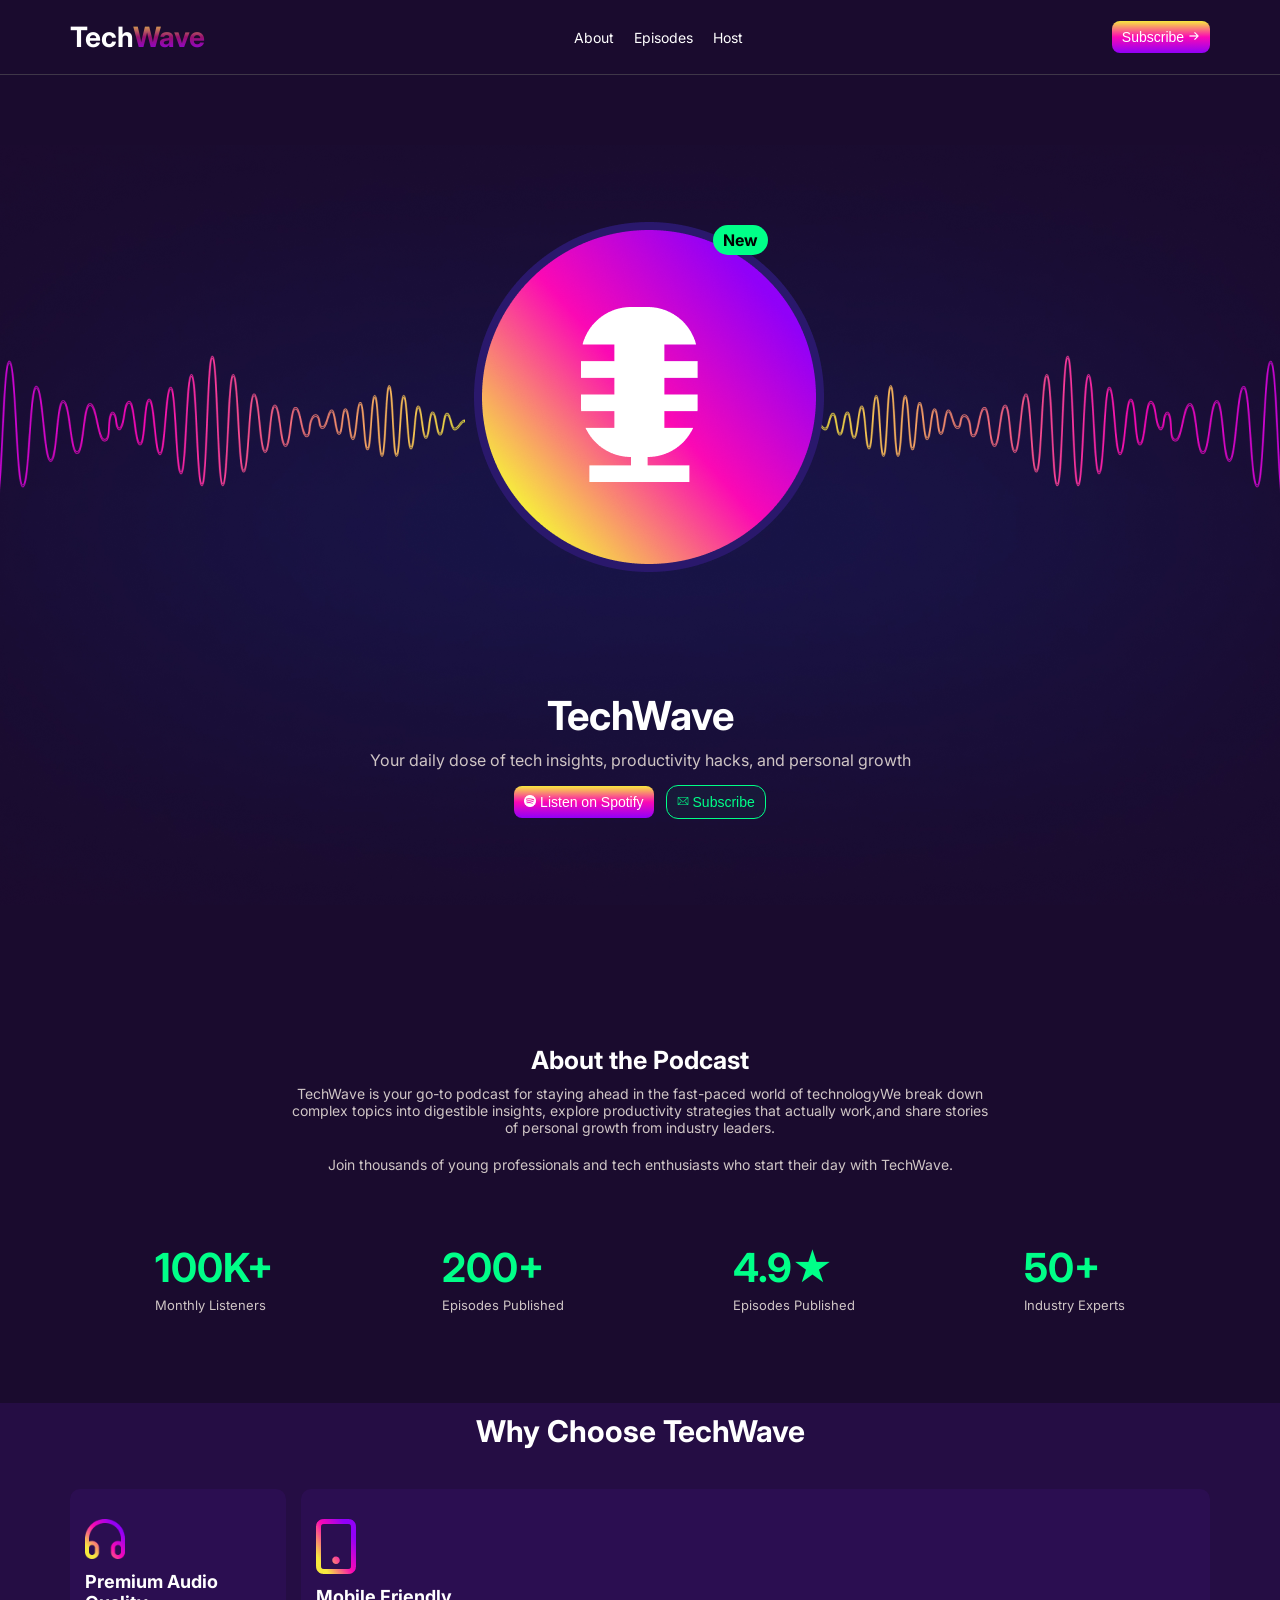
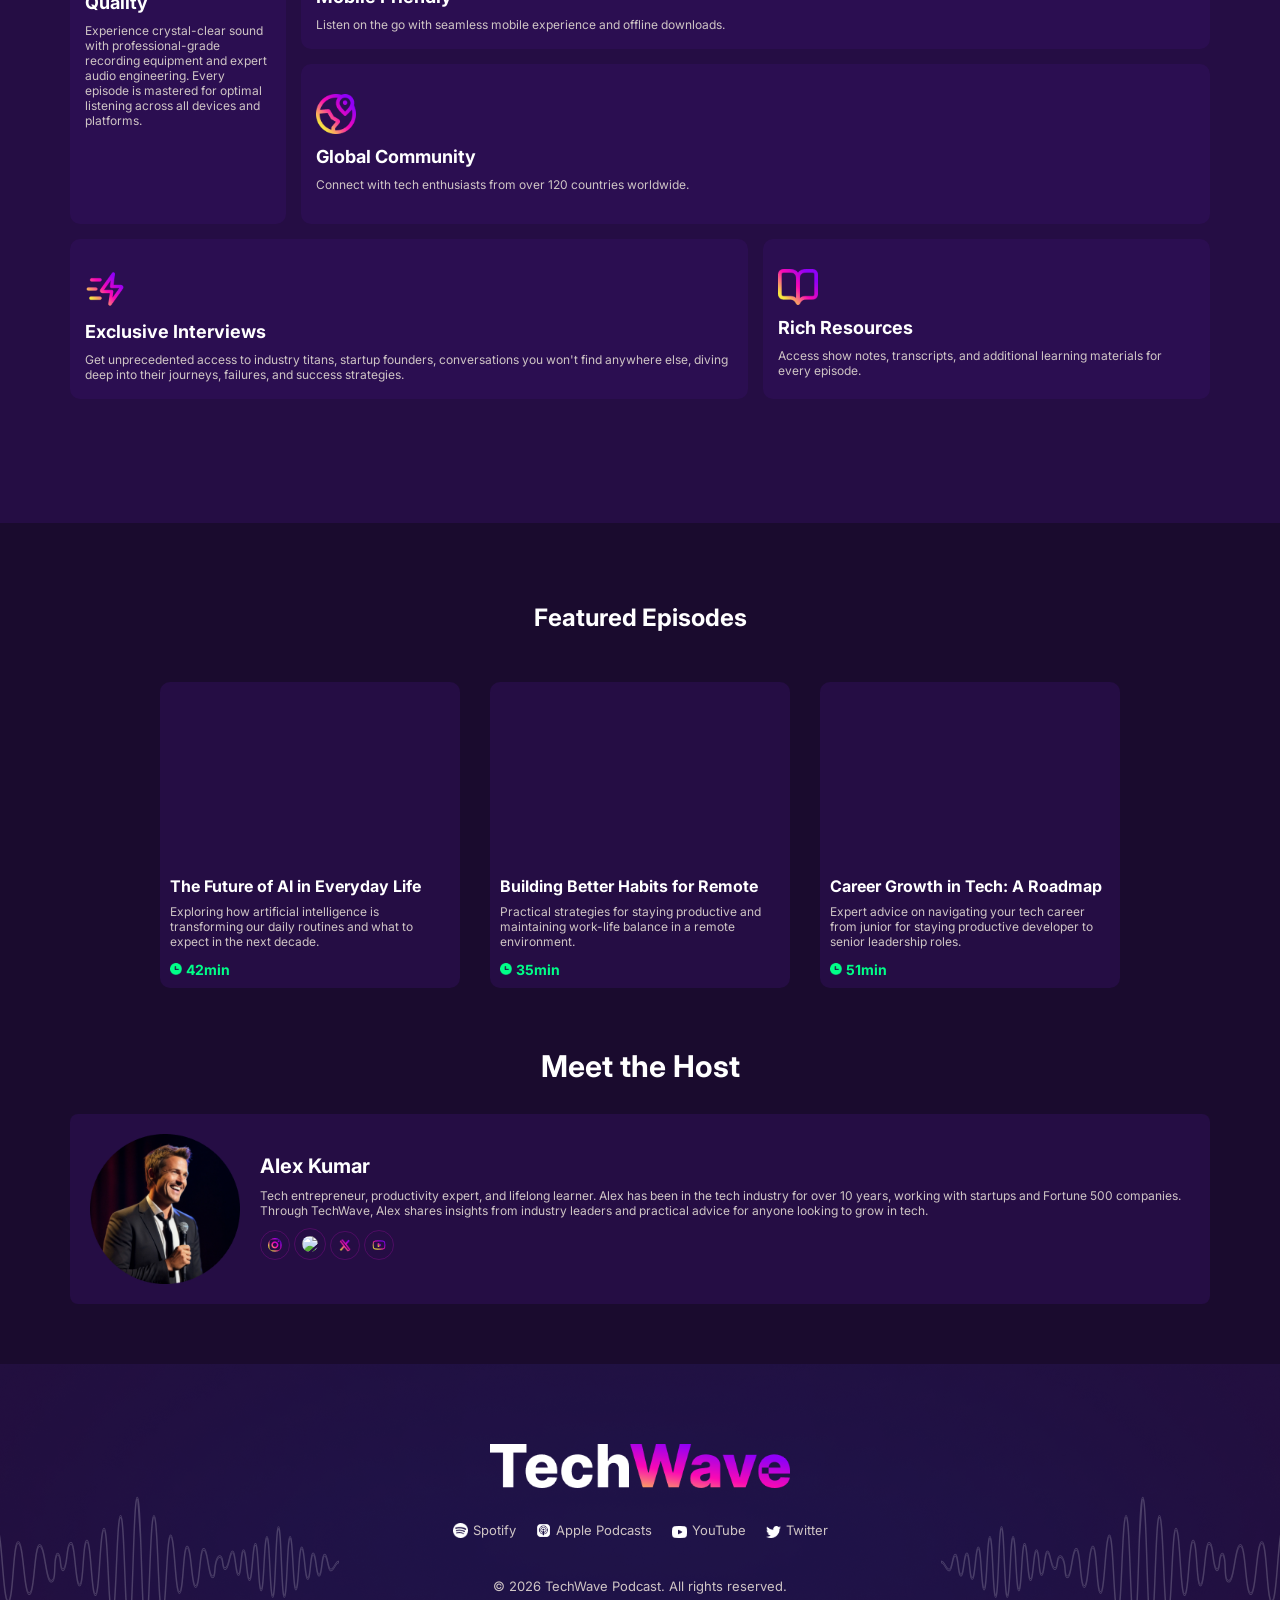
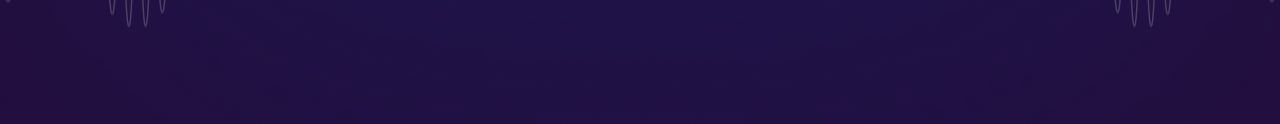
==== commit b36b3ba9: "repared hero section" ====
--- a/index.html
+++ b/index.html
@@ -34,7 +34,6 @@
    <div class="hero-circle" >
     <div class="circle-img"> 
         <img class="mic-img" src="./images/microphone.png" >
-        
     </div>
     <div class="badeg">New</div>
    <div class="hero-content">
--- a/style.css
+++ b/style.css
@@ -91,18 +91,19 @@
     background-position: center;
     background-repeat: no-repeat;
     position: relative;
-    top:-30px;
-    left: 40px;
+    top: -10%;
+    left: 10%;
 }
 .mic-img{
   position: absolute;
-  top: 28%;
- left:35% ;
+  top:30%;
+  left: 35%;
+  
 }
 .badeg{
     position: absolute;
-    top: 240px;
-    right: 40%;
+    top:25%;
+    right:40%;
     background: #00FF88;
     padding: 5px 10px;
     border-radius: 20px; 
--- a/responsive.css
+++ b/responsive.css
@@ -13,18 +13,18 @@
   }
 
 .hero-main-section{
-    height: 60vh;
+    height: 50vh;
     background-image: url(./images/hero-bg.png);
     background-position: center;
     background-repeat: no-repeat;
-   background-size: contain;
+    background-size: contain;
 }
  .circle-img{
     width: 250px;
     height: 50vh;
     background-size: 230px;
-    top: 30px;
-    left: 50px;
+    top: 8%;
+    left: 18%;
     
    
 } 
@@ -47,18 +47,19 @@
 .podcast-up{
     width:100%;
     padding: 0 10px;
+    margin-top: 130px;
 }
 .view-card-main{
     flex-wrap: wrap;
     gap: 20px;
 }
 .techwave-card{
-    grid-template-columns: repeat(1,1fr);
+    display: flex;
+    flex-direction: column;
 }
-.frist{
+/* .frist{
     grid-row: 1 span;
-    
-}
+} */
 .card{
     padding: 10px 20px;
     width: 100%;
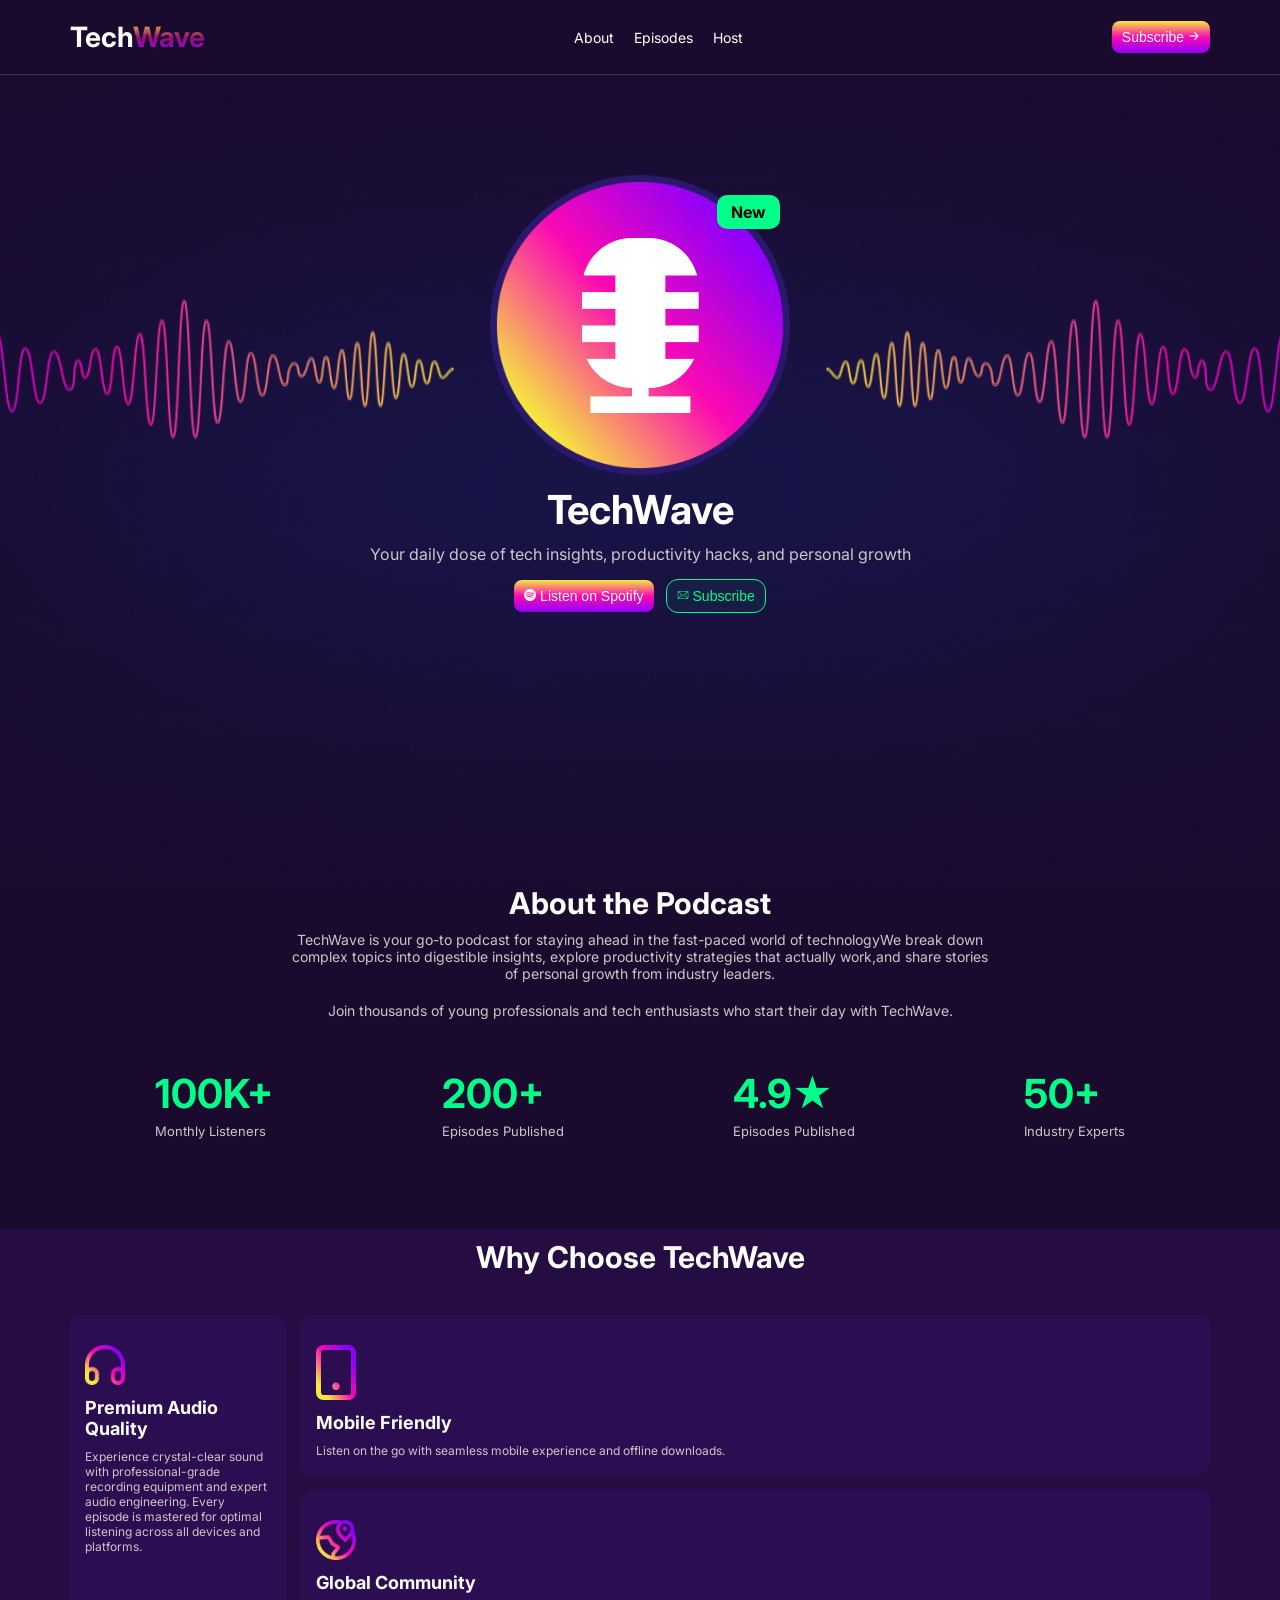
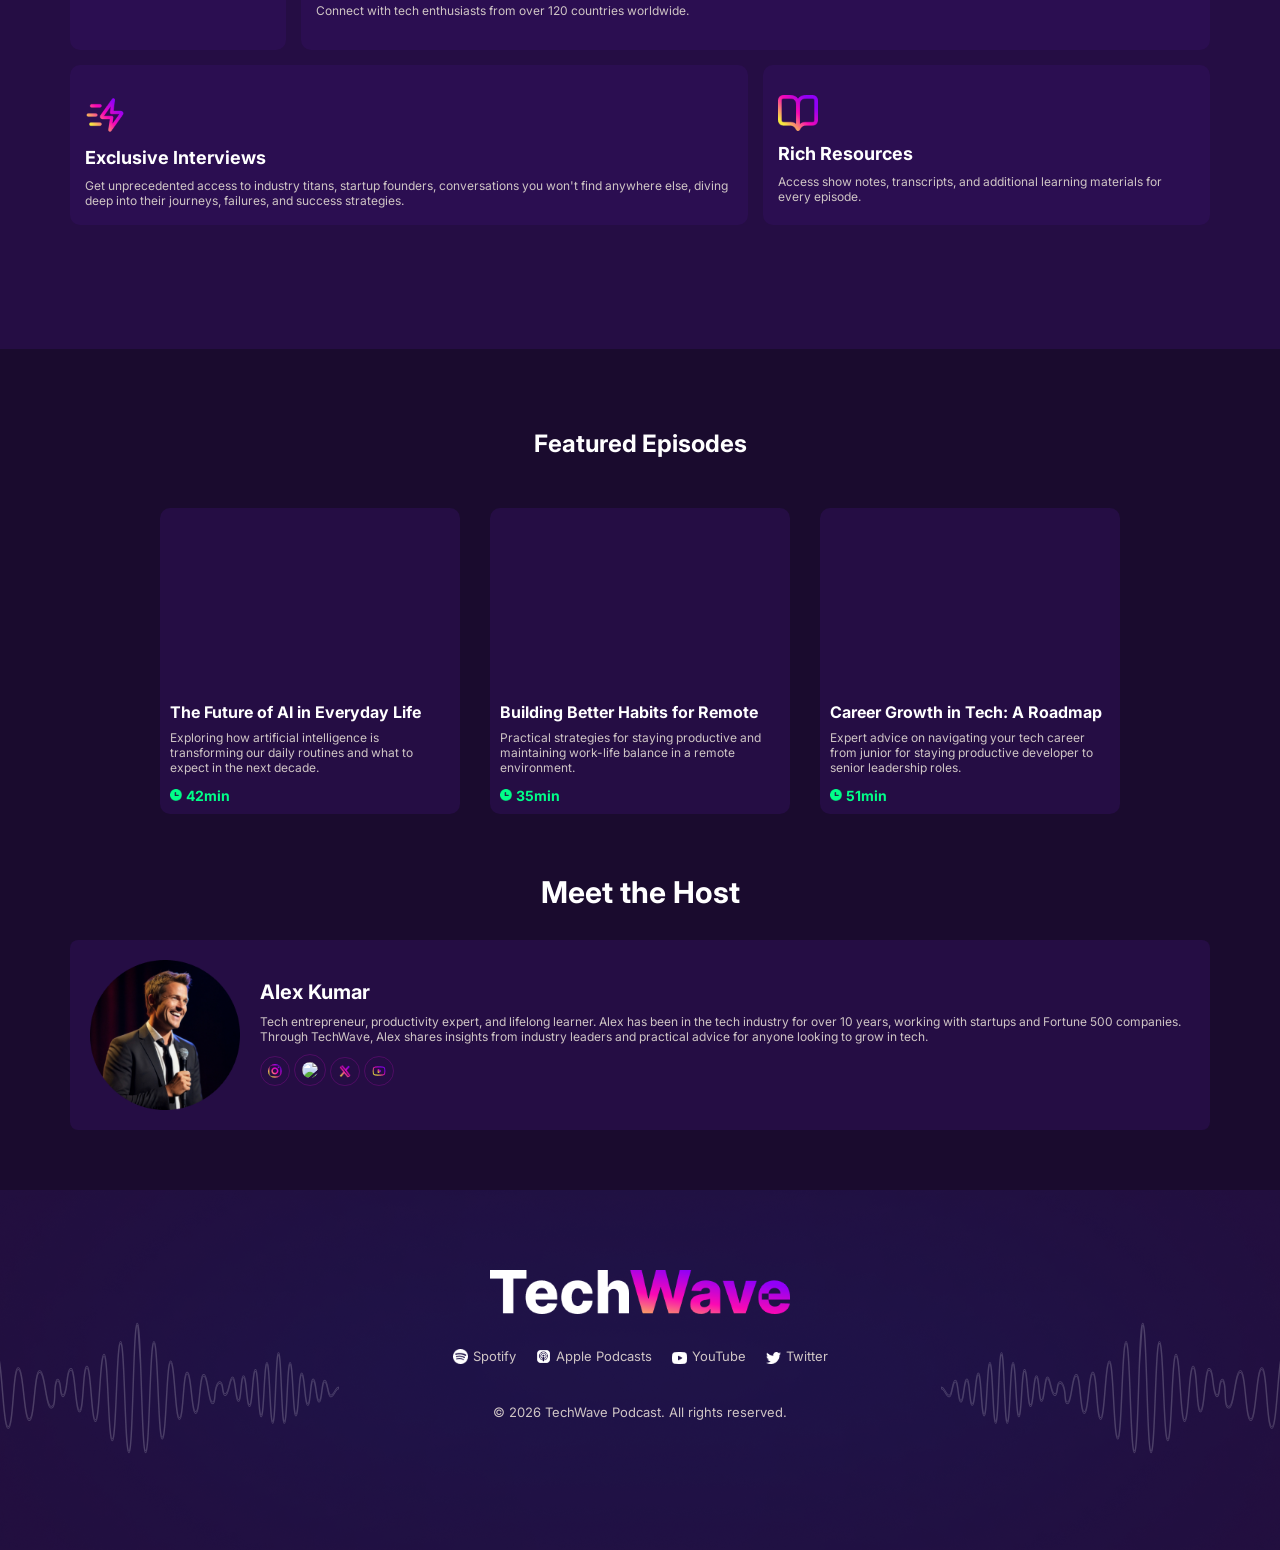
==== commit 3cdf4738: "maybe last commit" ====
--- a/index.html
+++ b/index.html
@@ -29,22 +29,23 @@
     </header>
    
     <!-- Hero Section -->
-<main>
-     <section class="hero-main-section" >
-   <div class="hero-circle" >
-    <div class="circle-img"> 
-        <img class="mic-img" src="./images/microphone.png" >
+  <main>
+   <section class="hero-main">
+    <div class="hero-sceond">
+       <div class="hero-third">
+        <div class="hero-cirle">
+            <p class="badeg">New</p>
+            <img src="./images/microphone.png" >
+        </div>
+       </div> 
     </div>
-    <div class="badeg">New</div>
-   <div class="hero-content">
+    <div class="hero-content">
     <h1>TechWave</h1>
     <p>Your daily dose of tech insights, productivity hacks, and personal growth</p>
     <button class="btn btttn"> <img src="./images/spotify.png" > Listen on Spotify</button>
     <button class="transparent-btn"> <img src="./images/email.png" >  Subscribe</button>
    </div>
-
-  
- </section> 
+   </section> 
 
     <!-- Podcast Section -->
     <section class="podcast-section masterwid"> 
--- a/style.css
+++ b/style.css
@@ -73,41 +73,41 @@
  display: none;
 }
 /* Hero section Styling */
-
-.hero-main-section{
-    height: 100vh;
+.hero-main{
+    height: 90vh;
     background-image: url(./images/hero-bg.png);
     background-position: center;
-    background-repeat: no-repeat;
-    display: flex;
+    background-size: cover;
+}
+.hero-sceond{
+    display:flex ;
     flex-direction: column;
     align-items: center;
     justify-content: center;
-}
-.circle-img{
-    width: 450px;
-    height: 50vh;
-   background-image: url(./images/hero-circle.png);
+    padding-top:100px ;
+}
+.hero-third{
+    position: relative;
+}
+.hero-cirle{
+    height: 300px;
+    width: 300px;
+    background-image: url(./images/hero-circle.png);
     background-position: center;
-    background-repeat: no-repeat;
+    background-size: cover;
+    display: flex;
+    align-items: center;
+    justify-content: center;
     position: relative;
-    top: -10%;
-    left: 10%;
-}
-.mic-img{
-  position: absolute;
-  top:30%;
-  left: 35%;
-  
 }
 .badeg{
+    background-color: #00FF88;
+    font-weight: 700;
+    padding:7px 14px;
+    border-radius: 10px;
     position: absolute;
-    top:25%;
-    right:40%;
-    background: #00FF88;
-    padding: 5px 10px;
-    border-radius: 20px; 
-    font-weight: bold;
+    top: 20px;
+    right: 10px;
 }
 .hero-content{
     text-align: center;
@@ -122,6 +122,7 @@
     color: rgb(207, 197, 197);
     margin-bottom: 15px;
 }
+
 .transparent-btn{
     background-color: #00ff880c;
     padding: 8px 10px;
@@ -141,11 +142,11 @@
 .podcast-up{
     text-align: center;
     width: 700px;
-    margin: 70px auto;
+    margin: 0px auto;
 }
 .podcast-up h1{
     color:#ffffff;
-    font-size: 25px;
+    font-size: 30px;
 }
 .podcast-up p {
     color: rgb(207, 197, 197);
--- a/responsive.css
+++ b/responsive.css
@@ -12,30 +12,12 @@
     display: block;
   }
 
-.hero-main-section{
-    height: 50vh;
-    background-image: url(./images/hero-bg.png);
-    background-position: center;
-    background-repeat: no-repeat;
-    background-size: contain;
+.hero-main{
+    height: 60vh;
+    
 }
- .circle-img{
-    width: 250px;
-    height: 50vh;
-    background-size: 230px;
-    top: 8%;
-    left: 18%;
-    
-   
-} 
-.mic-img {
-  width: 55px;
-  top: 38%;
-  left:35% ;
-} 
-.badeg{
-    right: 20%;
-    top: 180px;
+.hero-sceond{
+    padding-top:70px ;
 }
 .hero-content{
     margin-bottom: 30px;
@@ -57,9 +39,6 @@
     display: flex;
     flex-direction: column;
 }
-/* .frist{
-    grid-row: 1 span;
-} */
 .card{
     padding: 10px 20px;
     width: 100%;
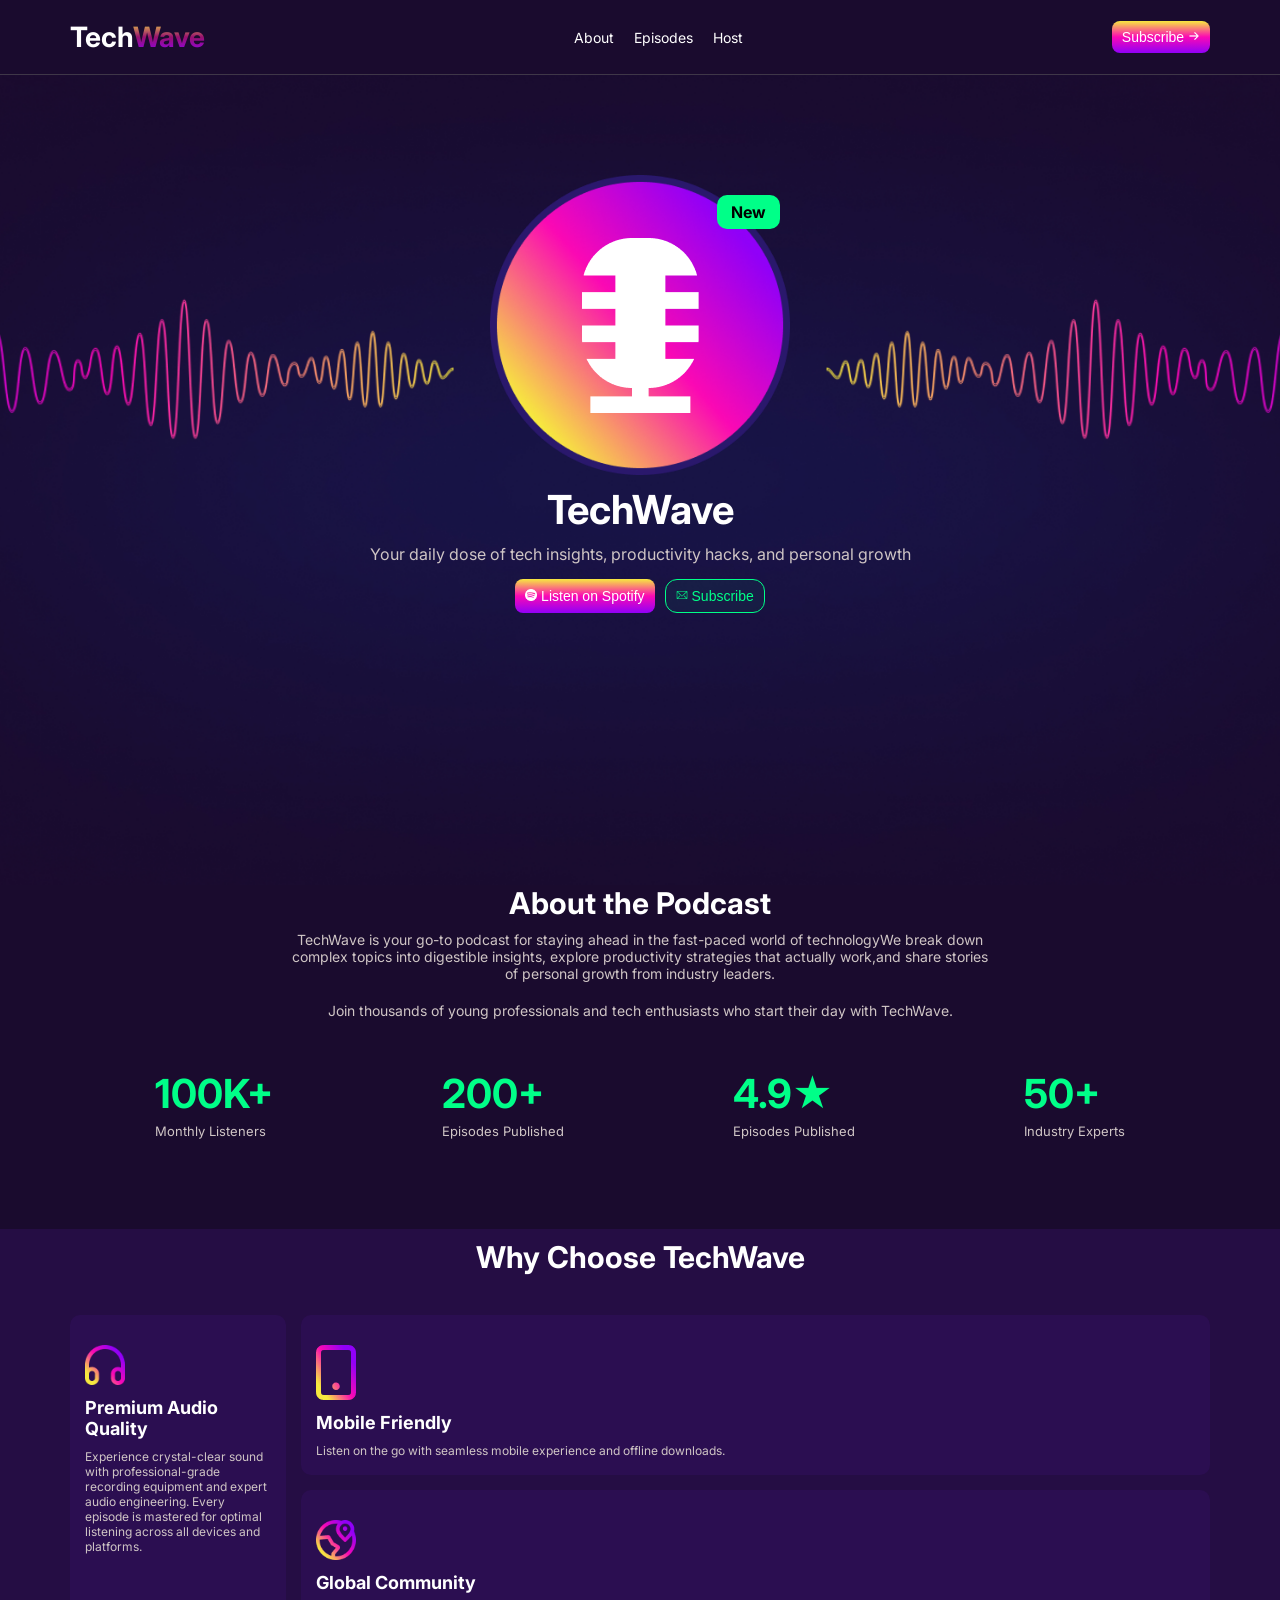
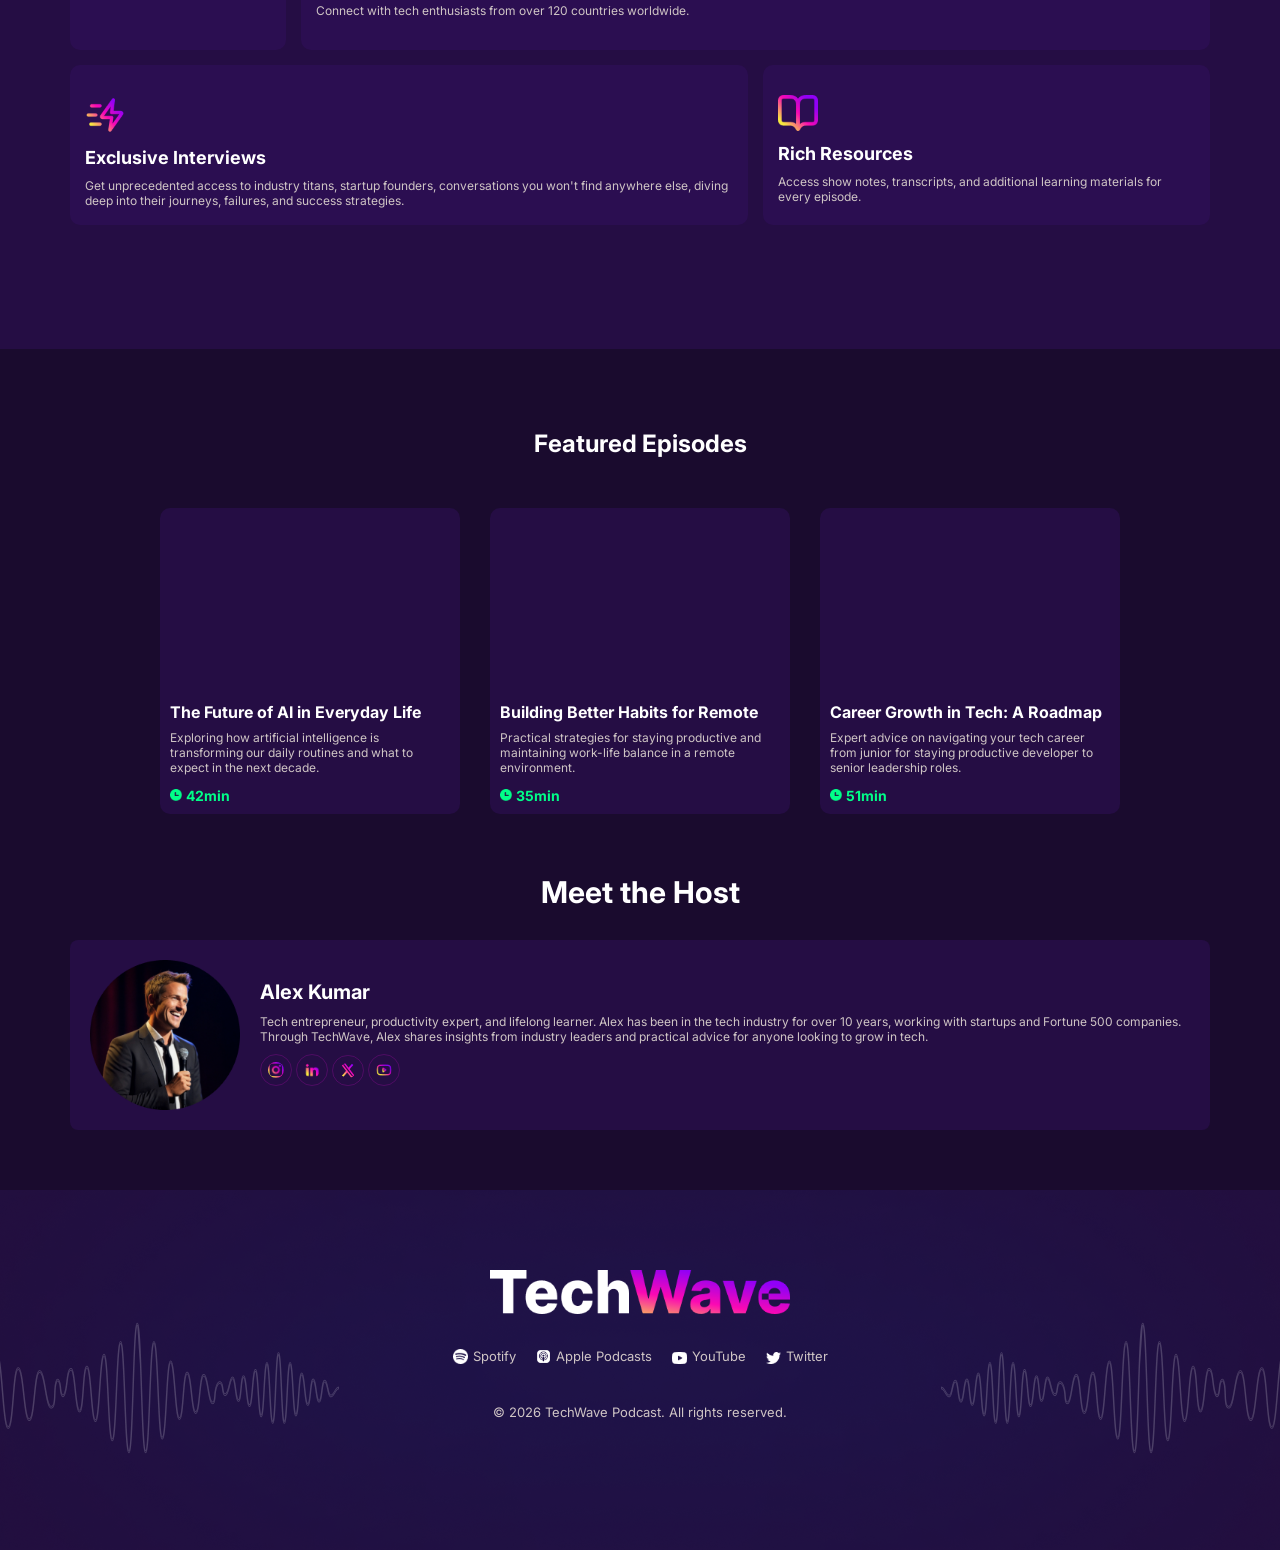
==== commit a36ac999: "repared again" ====
--- a/index.html
+++ b/index.html
@@ -42,8 +42,10 @@
     <div class="hero-content">
     <h1>TechWave</h1>
     <p>Your daily dose of tech insights, productivity hacks, and personal growth</p>
-    <button class="btn btttn"> <img src="./images/spotify.png" > Listen on Spotify</button>
+    <div class="buttons">
+        <button class="btn btttn"> <img src="./images/spotify.png" > Listen on Spotify</button>
     <button class="transparent-btn"> <img src="./images/email.png" >  Subscribe</button>
+    </div>
    </div>
    </section> 
 
@@ -147,7 +149,7 @@
         <p>Tech entrepreneur, productivity expert, and lifelong learner. Alex has been in the tech industry for over 10 years, working with startups and Fortune 500 companies. Through TechWave, Alex shares insights from industry leaders and practical advice for anyone looking to grow in tech.</p>
         <div class="icons">
             <img src="./images/instagram.png" >
-            <img src="./images/linkedin.png" >
+            <img src="./images/ri_linkedin-fill.png" >
             <img src="./images/x.png" >
             <img src="./images/youtube.png" >
         </div>
--- a/style.css
+++ b/style.css
@@ -122,7 +122,11 @@
     color: rgb(207, 197, 197);
     margin-bottom: 15px;
 }
-
+.buttons{
+    display: flex;
+    gap: 10px;
+    justify-content: center;
+}
 .transparent-btn{
     background-color: #00ff880c;
     padding: 8px 10px;
@@ -131,7 +135,6 @@
     font-size: 14px;
     color: #00FF88;
     animation: pulse 1s infinite;
-    margin-left: 8px;
 }
 .hero-content img{
     width: 12px;
@@ -302,7 +305,7 @@
 }
 .icons img {
     
-    width: 30px;
+    width: 32px;
     border: 1px solid  rgba(156, 13, 158, 0.342); 
     padding: 7px;
     border-radius: 20px;
--- a/responsive.css
+++ b/responsive.css
@@ -13,11 +13,11 @@
   }
 
 .hero-main{
-    height: 60vh;
+    height: 50vh;
     
 }
 .hero-sceond{
-    padding-top:70px ;
+    padding-top:40px ;
 }
 .hero-content{
     margin-bottom: 30px;
